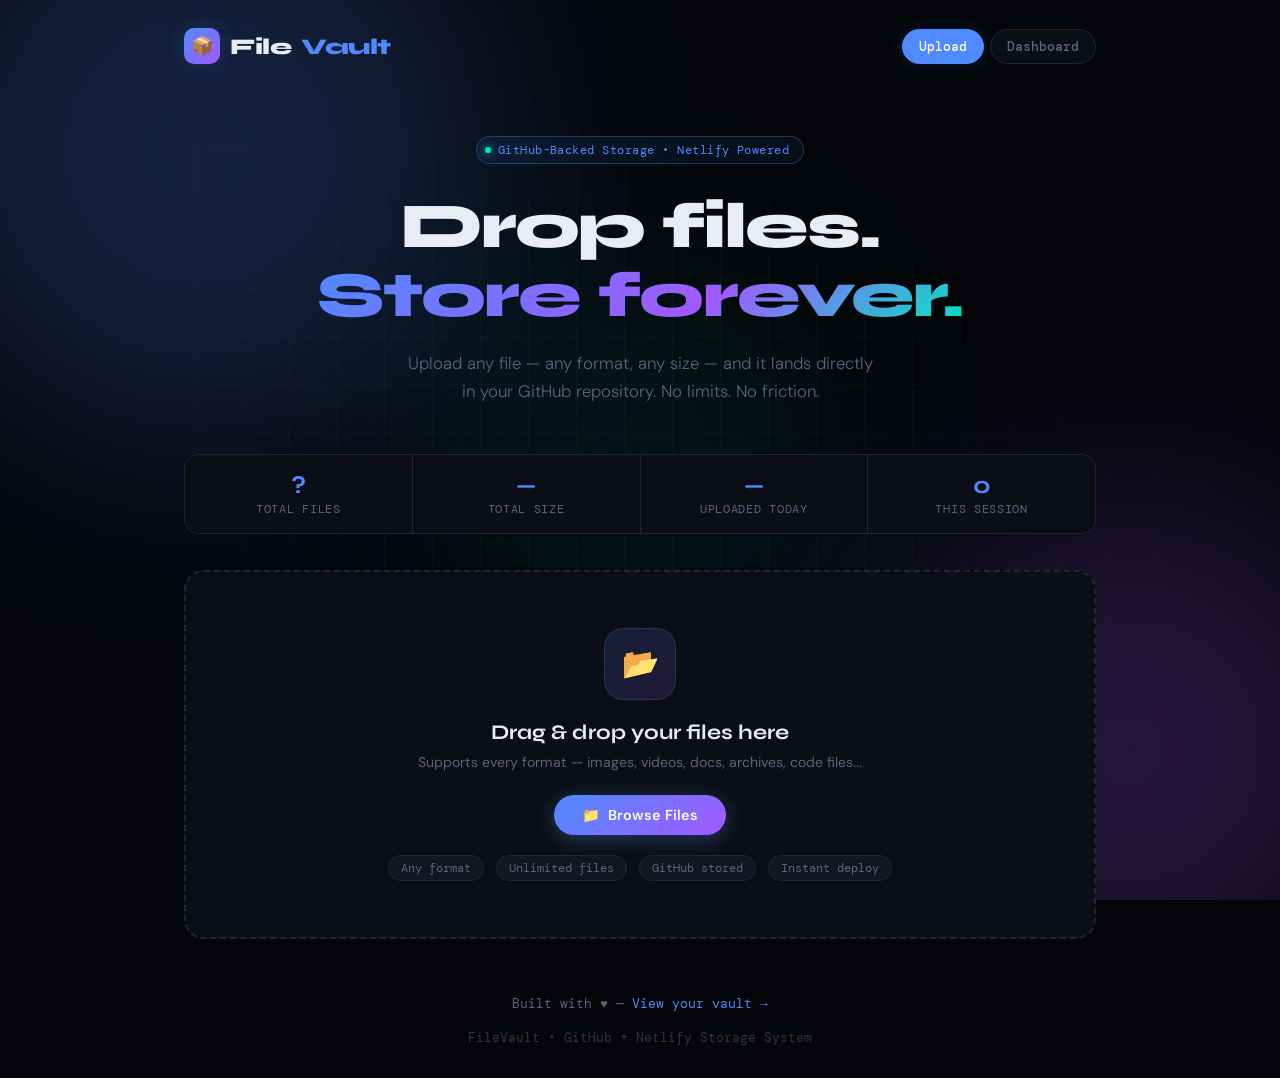
==== index.html @ 94312ec9 "Add files via upload" ====
<!DOCTYPE html>
<html lang="en">
<head>
<meta charset="UTF-8">
<meta name="viewport" content="width=device-width, initial-scale=1.0">
<title>FileVault — Upload Portal</title>
<link rel="preconnect" href="https://fonts.googleapis.com">
<link href="https://fonts.googleapis.com/css2?family=Syne:wght@400;600;700;800&family=DM+Mono:wght@300;400;500&family=DM+Sans:ital,wght@0,300;0,400;0,500;1,300&display=swap" rel="stylesheet">
<style>
  :root {
    --bg: #030508;
    --surface: #0b0e14;
    --surface2: #121620;
    --border: #1e2535;
    --accent: #4f8bff;
    --accent2: #a259ff;
    --accent3: #00e5c3;
    --text: #e8ecf4;
    --muted: #5a6480;
    --danger: #ff4f6e;
    --success: #00e5a0;
    --warn: #ffb547;
    --glow: rgba(79,139,255,0.18);
    --glow2: rgba(162,89,255,0.12);
  }

  *, *::before, *::after { box-sizing: border-box; margin: 0; padding: 0; }

  html { scroll-behavior: smooth; }

  body {
    background: var(--bg);
    color: var(--text);
    font-family: 'DM Sans', sans-serif;
    min-height: 100vh;
    overflow-x: hidden;
  }

  /* ─── BACKGROUND ─── */
  .bg-canvas {
    position: fixed; inset: 0; z-index: 0; pointer-events: none;
    overflow: hidden;
  }
  .bg-orb {
    position: absolute; border-radius: 50%;
    filter: blur(120px); opacity: 0.22;
    animation: drift 18s ease-in-out infinite alternate;
  }
  .bg-orb:nth-child(1) { width: 600px; height: 600px; background: #4f8bff; top: -150px; left: -100px; animation-delay: 0s; }
  .bg-orb:nth-child(2) { width: 500px; height: 500px; background: #a259ff; bottom: -100px; right: -100px; animation-delay: -6s; }
  .bg-orb:nth-child(3) { width: 350px; height: 350px; background: #00e5c3; top: 50%; left: 50%; transform: translate(-50%,-50%); animation-delay: -12s; opacity: 0.1; }
  .grid-lines {
    position: absolute; inset: 0;
    background-image:
      linear-gradient(rgba(255,255,255,0.025) 1px, transparent 1px),
      linear-gradient(90deg, rgba(255,255,255,0.025) 1px, transparent 1px);
    background-size: 48px 48px;
    mask-image: radial-gradient(ellipse at center, black 30%, transparent 80%);
  }
  @keyframes drift {
    from { transform: translate(0,0) scale(1); }
    to { transform: translate(40px, 30px) scale(1.08); }
  }

  /* ─── LAYOUT ─── */
  .wrapper { position: relative; z-index: 1; max-width: 960px; margin: 0 auto; padding: 0 24px; }

  /* ─── HEADER ─── */
  header {
    display: flex; align-items: center; justify-content: space-between;
    padding: 28px 0 0;
    animation: fadeDown 0.7s ease both;
  }
  .logo {
    display: flex; align-items: center; gap: 10px;
    font-family: 'Syne', sans-serif; font-weight: 800; font-size: 1.4rem;
    letter-spacing: -0.02em;
  }
  .logo-icon {
    width: 36px; height: 36px; border-radius: 10px;
    background: linear-gradient(135deg, var(--accent), var(--accent2));
    display: flex; align-items: center; justify-content: center;
    font-size: 18px; box-shadow: 0 0 20px var(--glow);
  }
  .logo span { color: var(--accent); }
  .nav-pills { display: flex; gap: 6px; }
  .nav-pill {
    padding: 8px 16px; border-radius: 999px;
    border: 1px solid var(--border);
    background: var(--surface);
    color: var(--muted); font-size: 0.82rem; font-weight: 500;
    cursor: pointer; text-decoration: none;
    transition: all 0.22s ease;
    font-family: 'DM Mono', monospace;
  }
  .nav-pill:hover, .nav-pill.active {
    background: var(--accent); color: #fff;
    border-color: var(--accent); box-shadow: 0 0 16px var(--glow);
  }

  /* ─── HERO ─── */
  .hero {
    text-align: center; padding: 72px 0 48px;
    animation: fadeUp 0.8s 0.1s ease both;
  }
  .hero-badge {
    display: inline-flex; align-items: center; gap: 7px;
    padding: 5px 14px 5px 8px;
    border-radius: 999px; border: 1px solid rgba(79,139,255,0.3);
    background: rgba(79,139,255,0.08);
    font-size: 0.75rem; font-family: 'DM Mono', monospace;
    color: var(--accent); margin-bottom: 28px;
    letter-spacing: 0.04em;
  }
  .hero-badge-dot {
    width: 6px; height: 6px; border-radius: 50%;
    background: var(--accent3);
    box-shadow: 0 0 8px var(--accent3);
    animation: pulse 2s ease infinite;
  }
  @keyframes pulse { 0%,100% { opacity:1; } 50% { opacity:0.3; } }
  h1 {
    font-family: 'Syne', sans-serif; font-weight: 800;
    font-size: clamp(2.4rem, 6vw, 4rem);
    line-height: 1.08; letter-spacing: -0.03em;
    margin-bottom: 20px;
  }
  h1 .grad {
    background: linear-gradient(135deg, var(--accent) 0%, var(--accent2) 60%, var(--accent3) 100%);
    -webkit-background-clip: text; -webkit-text-fill-color: transparent;
    background-clip: text;
  }
  .hero-sub {
    color: var(--muted); font-size: 1.05rem; max-width: 480px;
    margin: 0 auto; line-height: 1.65; font-weight: 300;
  }

  /* ─── STATS BAR ─── */
  .stats-bar {
    display: flex; gap: 1px;
    background: var(--border);
    border: 1px solid var(--border);
    border-radius: 14px; overflow: hidden;
    margin-bottom: 36px;
    animation: fadeUp 0.8s 0.2s ease both;
  }
  .stat {
    flex: 1; padding: 16px 20px;
    background: var(--surface);
    text-align: center;
    transition: background 0.2s;
  }
  .stat:hover { background: var(--surface2); }
  .stat-val {
    font-family: 'Syne', sans-serif; font-weight: 700;
    font-size: 1.5rem; color: var(--accent);
  }
  .stat-lbl { font-size: 0.72rem; color: var(--muted); margin-top: 2px; font-family: 'DM Mono', monospace; text-transform: uppercase; letter-spacing: 0.06em; }

  /* ─── DROP ZONE ─── */
  .drop-zone {
    border: 2px dashed var(--border);
    border-radius: 20px;
    padding: 56px 32px;
    text-align: center;
    cursor: pointer;
    transition: all 0.28s ease;
    background: var(--surface);
    position: relative; overflow: hidden;
    animation: fadeUp 0.8s 0.25s ease both;
  }
  .drop-zone::before {
    content: ''; position: absolute; inset: 0;
    background: radial-gradient(ellipse at 50% 50%, var(--glow) 0%, transparent 70%);
    opacity: 0; transition: opacity 0.3s;
  }
  .drop-zone:hover::before, .drop-zone.drag-over::before { opacity: 1; }
  .drop-zone:hover, .drop-zone.drag-over {
    border-color: var(--accent);
    box-shadow: 0 0 40px var(--glow), inset 0 0 40px rgba(79,139,255,0.04);
    transform: translateY(-2px);
  }
  .drop-zone.drag-over { border-style: solid; }
  .drop-icon {
    width: 72px; height: 72px; margin: 0 auto 20px;
    background: linear-gradient(135deg, rgba(79,139,255,0.15), rgba(162,89,255,0.15));
    border-radius: 20px; display: flex; align-items: center; justify-content: center;
    font-size: 30px; border: 1px solid rgba(79,139,255,0.2);
    transition: transform 0.3s, box-shadow 0.3s;
  }
  .drop-zone:hover .drop-icon { transform: scale(1.08) translateY(-3px); box-shadow: 0 12px 30px rgba(79,139,255,0.2); }
  .drop-title {
    font-family: 'Syne', sans-serif; font-weight: 700; font-size: 1.3rem;
    margin-bottom: 8px;
  }
  .drop-sub { color: var(--muted); font-size: 0.88rem; margin-bottom: 24px; }
  .drop-btn {
    display: inline-flex; align-items: center; gap: 8px;
    padding: 11px 28px; border-radius: 999px;
    background: linear-gradient(135deg, var(--accent), var(--accent2));
    color: #fff; font-weight: 600; font-size: 0.9rem;
    cursor: pointer; border: none;
    box-shadow: 0 4px 20px rgba(79,139,255,0.35);
    transition: all 0.22s ease;
    font-family: 'DM Sans', sans-serif;
  }
  .drop-btn:hover { transform: translateY(-2px); box-shadow: 0 8px 28px rgba(79,139,255,0.5); }
  .drop-btn:active { transform: translateY(0); }
  .drop-meta {
    margin-top: 20px; display: flex; gap: 12px; justify-content: center; flex-wrap: wrap;
  }
  .drop-tag {
    padding: 4px 12px; border-radius: 999px;
    background: var(--surface2); border: 1px solid var(--border);
    font-size: 0.75rem; color: var(--muted);
    font-family: 'DM Mono', monospace;
  }
  #file-input { display: none; }

  /* ─── UPLOAD QUEUE ─── */
  .queue-section {
    margin-top: 28px;
    animation: fadeUp 0.5s ease both;
  }
  .queue-header {
    display: flex; align-items: center; justify-content: space-between;
    margin-bottom: 12px;
  }
  .section-title {
    font-family: 'Syne', sans-serif; font-weight: 700; font-size: 0.95rem;
    display: flex; align-items: center; gap: 8px; color: var(--text);
  }
  .section-title .count {
    background: var(--accent); color: #fff;
    border-radius: 999px; padding: 1px 8px;
    font-size: 0.72rem; font-family: 'DM Mono', monospace;
  }
  .btn-ghost {
    background: none; border: 1px solid var(--border);
    color: var(--muted); padding: 6px 14px; border-radius: 8px;
    font-size: 0.78rem; cursor: pointer; font-family: 'DM Mono', monospace;
    transition: all 0.2s;
  }
  .btn-ghost:hover { border-color: var(--danger); color: var(--danger); }
  .btn-upload-all {
    background: linear-gradient(135deg, var(--accent), var(--accent2));
    border: none; color: #fff; padding: 8px 20px; border-radius: 10px;
    font-size: 0.85rem; cursor: pointer; font-family: 'DM Sans', sans-serif;
    font-weight: 600; transition: all 0.22s;
    box-shadow: 0 4px 16px rgba(79,139,255,0.3);
  }
  .btn-upload-all:hover { transform: translateY(-1px); box-shadow: 0 6px 22px rgba(79,139,255,0.45); }
  .btn-upload-all:disabled { opacity: 0.5; cursor: not-allowed; transform: none; }
  .queue-actions { display: flex; gap: 8px; }

  /* ─── FILE CARDS ─── */
  .file-list { display: flex; flex-direction: column; gap: 10px; }
  .file-card {
    background: var(--surface);
    border: 1px solid var(--border);
    border-radius: 14px; padding: 14px 16px;
    display: flex; align-items: center; gap: 14px;
    transition: all 0.2s ease;
    position: relative; overflow: hidden;
  }
  .file-card::after {
    content: ''; position: absolute; left: 0; top: 0; bottom: 0; width: 3px;
    border-radius: 2px 0 0 2px;
    background: var(--border); transition: background 0.3s;
  }
  .file-card.status-pending::after { background: var(--muted); }
  .file-card.status-uploading::after { background: var(--accent); box-shadow: 0 0 8px var(--accent); }
  .file-card.status-done::after { background: var(--success); box-shadow: 0 0 8px var(--success); }
  .file-card.status-error::after { background: var(--danger); }

  .file-icon {
    width: 42px; height: 42px; border-radius: 10px;
    display: flex; align-items: center; justify-content: center;
    font-size: 19px; flex-shrink: 0;
    background: var(--surface2); border: 1px solid var(--border);
  }
  .file-info { flex: 1; min-width: 0; }
  .file-name {
    font-weight: 500; font-size: 0.9rem; white-space: nowrap;
    overflow: hidden; text-overflow: ellipsis; margin-bottom: 3px;
  }
  .file-meta {
    font-family: 'DM Mono', monospace; font-size: 0.72rem; color: var(--muted);
    display: flex; gap: 12px; flex-wrap: wrap;
  }
  .file-actions { display: flex; gap: 6px; flex-shrink: 0; }
  .icon-btn {
    width: 32px; height: 32px; border-radius: 8px;
    background: var(--surface2); border: 1px solid var(--border);
    display: flex; align-items: center; justify-content: center;
    cursor: pointer; font-size: 14px; transition: all 0.2s;
    color: var(--muted);
  }
  .icon-btn:hover { background: rgba(255,79,110,0.1); border-color: var(--danger); color: var(--danger); }

  /* Progress bar */
  .progress-wrap {
    margin-top: 8px; height: 4px; background: var(--surface2);
    border-radius: 99px; overflow: hidden;
  }
  .progress-bar {
    height: 100%; border-radius: 99px;
    background: linear-gradient(90deg, var(--accent), var(--accent2));
    transition: width 0.3s ease;
    box-shadow: 0 0 8px var(--glow);
  }
  .status-badge {
    display: inline-flex; align-items: center; gap: 5px;
    font-size: 0.7rem; padding: 2px 9px; border-radius: 999px;
    font-family: 'DM Mono', monospace; font-weight: 500;
  }
  .status-badge.pending { background: rgba(90,100,128,0.2); color: var(--muted); }
  .status-badge.uploading { background: rgba(79,139,255,0.15); color: var(--accent); }
  .status-badge.done { background: rgba(0,229,160,0.12); color: var(--success); }
  .status-badge.error { background: rgba(255,79,110,0.12); color: var(--danger); }

  /* ─── TOAST ─── */
  #toast-container {
    position: fixed; bottom: 28px; right: 28px; z-index: 9999;
    display: flex; flex-direction: column; gap: 10px;
    pointer-events: none;
  }
  .toast {
    display: flex; align-items: center; gap: 12px;
    padding: 13px 18px; border-radius: 13px;
    background: var(--surface2); border: 1px solid var(--border);
    backdrop-filter: blur(20px);
    font-size: 0.85rem; min-width: 260px;
    box-shadow: 0 8px 32px rgba(0,0,0,0.5);
    animation: toastIn 0.4s cubic-bezier(0.34,1.56,0.64,1) both;
    pointer-events: all;
  }
  .toast.success { border-color: rgba(0,229,160,0.3); }
  .toast.error { border-color: rgba(255,79,110,0.3); }
  .toast-icon { font-size: 18px; }
  .toast-text { flex: 1; }
  .toast-text strong { display: block; font-weight: 600; font-size: 0.88rem; }
  .toast-text span { color: var(--muted); font-size: 0.78rem; }
  @keyframes toastIn {
    from { opacity: 0; transform: translateX(40px) scale(0.9); }
    to { opacity: 1; transform: translateX(0) scale(1); }
  }
  .toast.fade-out { animation: toastOut 0.3s ease forwards; }
  @keyframes toastOut {
    to { opacity: 0; transform: translateX(40px) scale(0.9); }
  }

  /* ─── FOOTER ─── */
  footer {
    text-align: center; padding: 56px 0 32px;
    color: var(--muted); font-size: 0.8rem;
    font-family: 'DM Mono', monospace;
    animation: fadeUp 0.8s 0.4s ease both;
  }
  footer a { color: var(--accent); text-decoration: none; }
  footer a:hover { text-decoration: underline; }

  /* ─── ANIMATIONS ─── */
  @keyframes fadeUp {
    from { opacity: 0; transform: translateY(24px); }
    to { opacity: 1; transform: translateY(0); }
  }
  @keyframes fadeDown {
    from { opacity: 0; transform: translateY(-16px); }
    to { opacity: 1; transform: translateY(0); }
  }

  /* ─── EMPTY STATE ─── */
  .empty-state {
    text-align: center; padding: 40px 20px;
    color: var(--muted); font-size: 0.9rem;
    display: none;
  }
  .empty-state .emoji { font-size: 2.5rem; margin-bottom: 12px; display: block; }

  /* ─── RESPONSIVE ─── */
  @media (max-width: 600px) {
    .stats-bar { flex-direction: column; gap: 0; }
    .stat { border-bottom: 1px solid var(--border); }
    .nav-pill { padding: 7px 12px; font-size: 0.78rem; }
    .hero { padding: 48px 0 32px; }
    .drop-zone { padding: 36px 20px; }
    .queue-actions { flex-direction: column; }
  }

  /* ─── LOADING SKELETON ─── */
  @keyframes shimmer {
    from { background-position: -200% 0; }
    to { background-position: 200% 0; }
  }
  .shimmer {
    background: linear-gradient(90deg, var(--surface) 25%, var(--surface2) 50%, var(--surface) 75%);
    background-size: 200% 100%;
    animation: shimmer 1.5s infinite;
    border-radius: 8px; height: 14px;
  }
</style>
</head>
<body>

<div class="bg-canvas">
  <div class="bg-orb"></div>
  <div class="bg-orb"></div>
  <div class="bg-orb"></div>
  <div class="grid-lines"></div>
</div>

<div class="wrapper">
  <header>
    <div class="logo">
      <div class="logo-icon">📦</div>
      File<span>Vault</span>
    </div>
    <nav class="nav-pills">
      <a href="index.html" class="nav-pill active">Upload</a>
      <a href="dashboard.html" class="nav-pill">Dashboard</a>
    </nav>
  </header>

  <section class="hero">
    <div class="hero-badge">
      <div class="hero-badge-dot"></div>
      GitHub-Backed Storage • Netlify Powered
    </div>
    <h1>Drop files.<br><span class="grad">Store forever.</span></h1>
    <p class="hero-sub">Upload any file — any format, any size — and it lands directly in your GitHub repository. No limits. No friction.</p>
  </section>

  <div class="stats-bar" id="stats-bar">
    <div class="stat">
      <div class="stat-val" id="stat-total">—</div>
      <div class="stat-lbl">Total Files</div>
    </div>
    <div class="stat">
      <div class="stat-val" id="stat-size">—</div>
      <div class="stat-lbl">Total Size</div>
    </div>
    <div class="stat">
      <div class="stat-val" id="stat-today">—</div>
      <div class="stat-lbl">Uploaded Today</div>
    </div>
    <div class="stat">
      <div class="stat-val" id="stat-session">0</div>
      <div class="stat-lbl">This Session</div>
    </div>
  </div>

  <div class="drop-zone" id="drop-zone">
    <div class="drop-icon">📂</div>
    <div class="drop-title">Drag & drop your files here</div>
    <p class="drop-sub">Supports every format — images, videos, docs, archives, code files...</p>
    <button class="drop-btn" id="browse-btn">
      <span>📁</span> Browse Files
    </button>
    <div class="drop-meta">
      <span class="drop-tag">Any format</span>
      <span class="drop-tag">Unlimited files</span>
      <span class="drop-tag">GitHub stored</span>
      <span class="drop-tag">Instant deploy</span>
    </div>
    <input type="file" id="file-input" multiple>
  </div>

  <div class="queue-section" id="queue-section" style="display:none">
    <div class="queue-header">
      <div class="section-title">
        Upload Queue <span class="count" id="queue-count">0</span>
      </div>
      <div class="queue-actions">
        <button class="btn-ghost" id="clear-btn">✕ Clear done</button>
        <button class="btn-upload-all" id="upload-all-btn">⚡ Upload All</button>
      </div>
    </div>
    <div class="file-list" id="file-list"></div>
  </div>

  <footer>
    Built with ♥ — <a href="dashboard.html">View your vault →</a>
    <br><br>
    <span style="opacity:0.5">FileVault • GitHub + Netlify Storage System</span>
  </footer>
</div>

<div id="toast-container"></div>

<script>
// ═══════════════════════════════════════════════════
// STATE
// ═══════════════════════════════════════════════════
let queue = [];
let sessionUploads = 0;

const FILE_ICONS = {
  // Images
  jpg:'🖼️',jpeg:'🖼️',png:'🖼️',gif:'🎞️',webp:'🖼️',svg:'🎨',avif:'🖼️',bmp:'🖼️',ico:'🖼️',
  // Video
  mp4:'🎬',mov:'🎬',avi:'🎬',mkv:'🎬',webm:'🎬',m4v:'🎬',
  // Audio
  mp3:'🎵',wav:'🎵',ogg:'🎵',flac:'🎵',aac:'🎵',m4a:'🎵',
  // Docs
  pdf:'📄',doc:'📝',docx:'📝',xls:'📊',xlsx:'📊',ppt:'📋',pptx:'📋',txt:'📄',md:'📝',
  // Code
  js:'💻',ts:'💻',jsx:'💻',tsx:'💻',html:'🌐',css:'🎨',py:'🐍',java:'☕',cpp:'⚙️',
  c:'⚙️',cs:'💻',php:'💻',rb:'💻',go:'💻',rs:'⚙️',swift:'🍎',kt:'💻',
  json:'📋',xml:'📋',yaml:'📋',yml:'📋',toml:'📋',env:'🔐',
  // Archives
  zip:'📦',rar:'📦',tar:'📦',gz:'📦','7z':'📦',bz2:'📦',
  // Misc
  exe:'⚙️',dmg:'💿',apk:'📱',iso:'💿',db:'🗄️',sql:'🗄️',sh:'⚙️',bat:'⚙️',
};

function getIcon(name) {
  const ext = name.split('.').pop()?.toLowerCase() || '';
  return FILE_ICONS[ext] || '📎';
}

function formatBytes(b) {
  if (b === 0) return '0 B';
  const k = 1024, sizes = ['B','KB','MB','GB'];
  const i = Math.floor(Math.log(b) / Math.log(k));
  return parseFloat((b / Math.pow(k,i)).toFixed(1)) + ' ' + sizes[i];
}

function uid() { return Math.random().toString(36).slice(2); }

// ═══════════════════════════════════════════════════
// TOAST
// ═══════════════════════════════════════════════════
function toast(type, title, sub) {
  const c = document.getElementById('toast-container');
  const el = document.createElement('div');
  const icons = { success:'✅', error:'❌', info:'ℹ️', warn:'⚠️' };
  el.className = `toast ${type}`;
  el.innerHTML = `
    <div class="toast-icon">${icons[type]||'📢'}</div>
    <div class="toast-text">
      <strong>${title}</strong>
      ${sub ? `<span>${sub}</span>` : ''}
    </div>
  `;
  c.appendChild(el);
  setTimeout(() => {
    el.classList.add('fade-out');
    setTimeout(() => el.remove(), 350);
  }, 3800);
}

// ═══════════════════════════════════════════════════
// STATS
// ═══════════════════════════════════════════════════
async function loadStats() {
  try {
    const res = await fetch('/.netlify/functions/list-files');
    const data = await res.json();
    const files = data.files || [];
    const today = new Date().toDateString();
    const todayCount = files.filter(f => f.uploadedAt && new Date(f.uploadedAt).toDateString() === today).length;
    const totalSize = files.reduce((a,f) => a + (f.size||0), 0);
    document.getElementById('stat-total').textContent = files.length;
    document.getElementById('stat-size').textContent = formatBytes(totalSize);
    document.getElementById('stat-today').textContent = todayCount;
  } catch {
    document.getElementById('stat-total').textContent = '?';
  }
}

function updateSessionStat() {
  document.getElementById('stat-session').textContent = sessionUploads;
}

// ═══════════════════════════════════════════════════
// QUEUE UI
// ═══════════════════════════════════════════════════
function renderQueue() {
  const section = document.getElementById('queue-section');
  const list = document.getElementById('file-list');
  const count = document.getElementById('queue-count');
  count.textContent = queue.length;
  section.style.display = queue.length ? 'block' : 'none';
  list.innerHTML = '';
  queue.forEach(item => {
    const card = document.createElement('div');
    card.className = `file-card status-${item.status}`;
    card.id = `card-${item.id}`;
    const statusLabels = { pending:'⏳ Pending', uploading:'⬆️ Uploading', done:'✓ Done', error:'✕ Error' };
    card.innerHTML = `
      <div class="file-icon">${getIcon(item.file.name)}</div>
      <div class="file-info">
        <div class="file-name">${item.file.name}</div>
        <div class="file-meta">
          <span>${formatBytes(item.file.size)}</span>
          <span>${item.file.type || 'unknown'}</span>
          <span class="status-badge ${item.status}">${statusLabels[item.status]||item.status}</span>
          ${item.error ? `<span style="color:var(--danger);font-size:0.7rem">${item.error}</span>` : ''}
        </div>
        ${item.status === 'uploading' ? `<div class="progress-wrap"><div class="progress-bar" id="prog-${item.id}" style="width:${item.progress||0}%"></div></div>` : ''}
        ${item.status === 'done' && item.result ? `<div style="margin-top:4px;font-size:0.7rem;color:var(--accent);font-family:'DM Mono',monospace;">✓ Stored as ${item.result.storedAs}</div>` : ''}
      </div>
      <div class="file-actions">
        ${item.status === 'pending' ? `<div class="icon-btn" onclick="uploadSingle('${item.id}')" title="Upload now">⬆️</div>` : ''}
        ${item.status === 'done' && item.result?.downloadUrl ? `<a class="icon-btn" href="${item.result.downloadUrl}" target="_blank" title="View file" style="text-decoration:none">🔗</a>` : ''}
        <div class="icon-btn" onclick="removeFromQueue('${item.id}')" title="Remove">✕</div>
      </div>
    `;
    list.appendChild(card);
  });
}

function addToQueue(files) {
  Array.from(files).forEach(f => {
    queue.push({ id: uid(), file: f, status: 'pending', progress: 0, result: null, error: null });
  });
  renderQueue();
  toast('info', `${files.length} file${files.length>1?'s':''} added`, 'Ready to upload');
}

function removeFromQueue(id) {
  queue = queue.filter(i => i.id !== id);
  renderQueue();
}

function clearDone() {
  queue = queue.filter(i => i.status !== 'done');
  renderQueue();
}

// ═══════════════════════════════════════════════════
// UPLOAD
// ═══════════════════════════════════════════════════
function fileToBase64(file) {
  return new Promise((res, rej) => {
    const r = new FileReader();
    r.onload = () => res(r.result);
    r.onerror = rej;
    r.readAsDataURL(file);
  });
}

async function uploadItem(item) {
  item.status = 'uploading';
  item.progress = 10;
  renderQueue();

  try {
    const b64 = await fileToBase64(item.file);
    item.progress = 40;
    document.querySelector(`#prog-${item.id}`)?.style && (document.querySelector(`#prog-${item.id}`).style.width = '40%');

    const res = await fetch('/.netlify/functions/upload', {
      method: 'POST',
      headers: { 'Content-Type': 'application/json' },
      body: JSON.stringify({
        fileName: item.file.name,
        fileData: b64,
        fileType: item.file.type,
        fileSize: item.file.size,
      }),
    });

    item.progress = 90;
    const data = await res.json();
    if (!res.ok) throw new Error(data.error || 'Upload failed');

    item.status = 'done';
    item.progress = 100;
    item.result = data;
    sessionUploads++;
    updateSessionStat();
    toast('success', `${item.file.name}`, 'Uploaded to GitHub ✓');
    loadStats();
  } catch (err) {
    item.status = 'error';
    item.error = err.message;
    toast('error', 'Upload failed', err.message);
  }

  renderQueue();
}

async function uploadSingle(id) {
  const item = queue.find(i => i.id === id);
  if (!item || item.status !== 'pending') return;
  await uploadItem(item);
}

async function uploadAll() {
  const btn = document.getElementById('upload-all-btn');
  btn.disabled = true;
  btn.textContent = '⏳ Uploading...';
  const pending = queue.filter(i => i.status === 'pending');
  // Upload concurrently (max 3 at a time)
  const chunks = [];
  for (let i = 0; i < pending.length; i += 3) chunks.push(pending.slice(i, i+3));
  for (const chunk of chunks) {
    await Promise.all(chunk.map(uploadItem));
  }
  btn.disabled = false;
  btn.textContent = '⚡ Upload All';
}

// ═══════════════════════════════════════════════════
// DRAG & DROP
// ═══════════════════════════════════════════════════
const dropZone = document.getElementById('drop-zone');
const fileInput = document.getElementById('file-input');

dropZone.addEventListener('click', e => {
  if (e.target.closest('.icon-btn') || e.target.closest('a')) return;
  fileInput.click();
});

document.getElementById('browse-btn').addEventListener('click', e => {
  e.stopPropagation();
  fileInput.click();
});

fileInput.addEventListener('change', () => {
  if (fileInput.files.length) addToQueue(fileInput.files);
  fileInput.value = '';
});

['dragenter','dragover'].forEach(ev => {
  dropZone.addEventListener(ev, e => { e.preventDefault(); dropZone.classList.add('drag-over'); });
  document.addEventListener(ev, e => e.preventDefault());
});

['dragleave','dragend'].forEach(ev => {
  dropZone.addEventListener(ev, () => dropZone.classList.remove('drag-over'));
});

dropZone.addEventListener('drop', e => {
  e.preventDefault();
  dropZone.classList.remove('drag-over');
  const files = e.dataTransfer.files;
  if (files.length) addToQueue(files);
});

// Prevent browser from opening files dropped outside drop zone
document.addEventListener('drop', e => e.preventDefault());

document.getElementById('upload-all-btn').addEventListener('click', uploadAll);
document.getElementById('clear-btn').addEventListener('click', clearDone);

// ═══════════════════════════════════════════════════
// PASTE SUPPORT
// ═══════════════════════════════════════════════════
document.addEventListener('paste', e => {
  const files = Array.from(e.clipboardData?.files || []);
  if (files.length) {
    addToQueue(files);
    toast('info', 'Pasted!', `${files.length} file(s) from clipboard`);
  }
});

// ═══════════════════════════════════════════════════
// INIT
// ═══════════════════════════════════════════════════
loadStats();
</script>
</body>
</html>
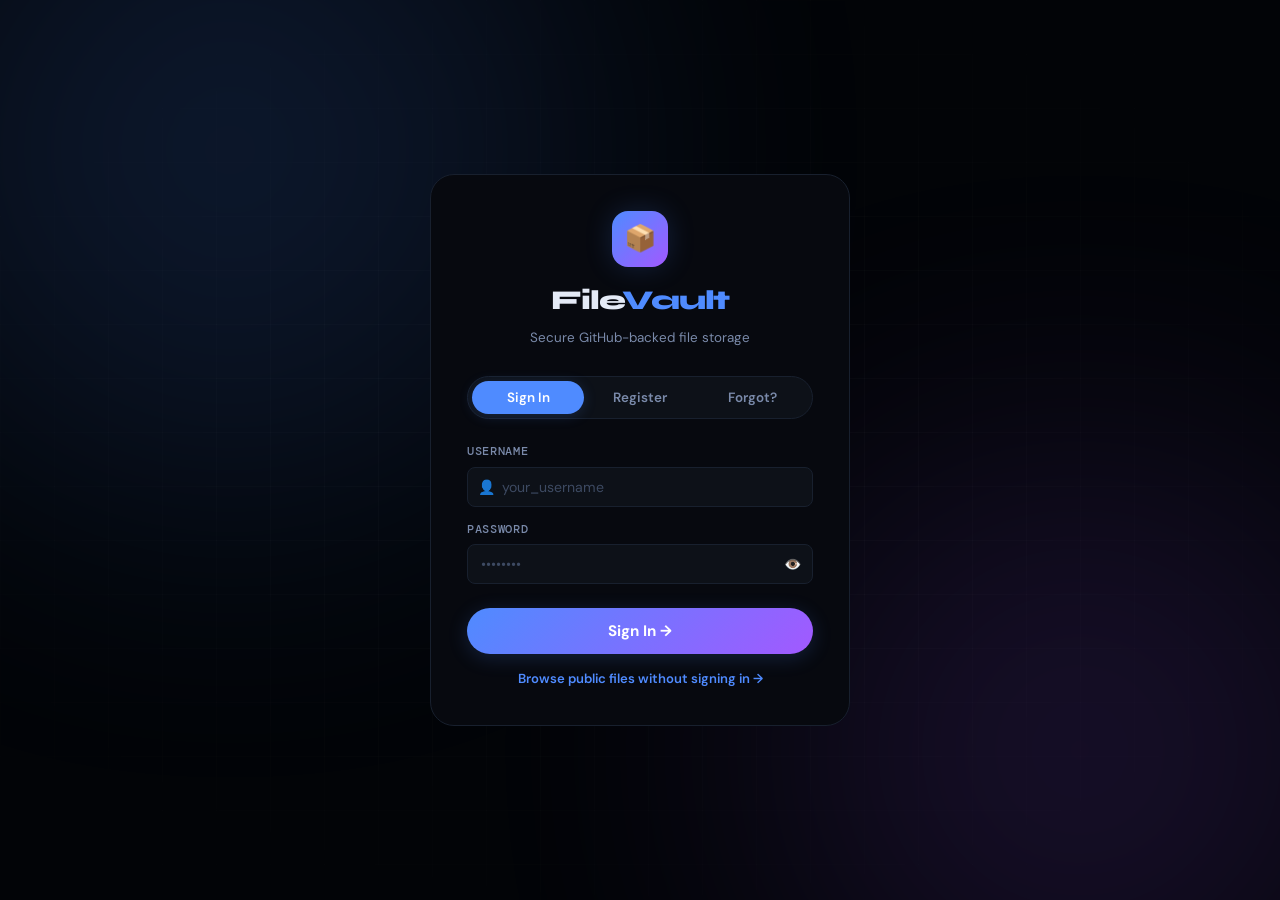
==== commit a0d6d95a: "Add files via upload" ====
--- a/index.html
+++ b/index.html
@@ -1,766 +1,274 @@
 <!DOCTYPE html>
 <html lang="en">
 <head>
-<meta charset="UTF-8">
-<meta name="viewport" content="width=device-width, initial-scale=1.0">
-<title>FileVault — Upload Portal</title>
-<link rel="preconnect" href="https://fonts.googleapis.com">
-<link href="https://fonts.googleapis.com/css2?family=Syne:wght@400;600;700;800&family=DM+Mono:wght@300;400;500&family=DM+Sans:ital,wght@0,300;0,400;0,500;1,300&display=swap" rel="stylesheet">
+<meta charset="UTF-8"><meta name="viewport" content="width=device-width,initial-scale=1">
+<title>FileVault — Upload</title>
+<link rel="stylesheet" href="style.css">
 <style>
-  :root {
-    --bg: #030508;
-    --surface: #0b0e14;
-    --surface2: #121620;
-    --border: #1e2535;
-    --accent: #4f8bff;
-    --accent2: #a259ff;
-    --accent3: #00e5c3;
-    --text: #e8ecf4;
-    --muted: #5a6480;
-    --danger: #ff4f6e;
-    --success: #00e5a0;
-    --warn: #ffb547;
-    --glow: rgba(79,139,255,0.18);
-    --glow2: rgba(162,89,255,0.12);
-  }
-
-  *, *::before, *::after { box-sizing: border-box; margin: 0; padding: 0; }
-
-  html { scroll-behavior: smooth; }
-
-  body {
-    background: var(--bg);
-    color: var(--text);
-    font-family: 'DM Sans', sans-serif;
-    min-height: 100vh;
-    overflow-x: hidden;
-  }
-
-  /* ─── BACKGROUND ─── */
-  .bg-canvas {
-    position: fixed; inset: 0; z-index: 0; pointer-events: none;
-    overflow: hidden;
-  }
-  .bg-orb {
-    position: absolute; border-radius: 50%;
-    filter: blur(120px); opacity: 0.22;
-    animation: drift 18s ease-in-out infinite alternate;
-  }
-  .bg-orb:nth-child(1) { width: 600px; height: 600px; background: #4f8bff; top: -150px; left: -100px; animation-delay: 0s; }
-  .bg-orb:nth-child(2) { width: 500px; height: 500px; background: #a259ff; bottom: -100px; right: -100px; animation-delay: -6s; }
-  .bg-orb:nth-child(3) { width: 350px; height: 350px; background: #00e5c3; top: 50%; left: 50%; transform: translate(-50%,-50%); animation-delay: -12s; opacity: 0.1; }
-  .grid-lines {
-    position: absolute; inset: 0;
-    background-image:
-      linear-gradient(rgba(255,255,255,0.025) 1px, transparent 1px),
-      linear-gradient(90deg, rgba(255,255,255,0.025) 1px, transparent 1px);
-    background-size: 48px 48px;
-    mask-image: radial-gradient(ellipse at center, black 30%, transparent 80%);
-  }
-  @keyframes drift {
-    from { transform: translate(0,0) scale(1); }
-    to { transform: translate(40px, 30px) scale(1.08); }
-  }
-
-  /* ─── LAYOUT ─── */
-  .wrapper { position: relative; z-index: 1; max-width: 960px; margin: 0 auto; padding: 0 24px; }
-
-  /* ─── HEADER ─── */
-  header {
-    display: flex; align-items: center; justify-content: space-between;
-    padding: 28px 0 0;
-    animation: fadeDown 0.7s ease both;
-  }
-  .logo {
-    display: flex; align-items: center; gap: 10px;
-    font-family: 'Syne', sans-serif; font-weight: 800; font-size: 1.4rem;
-    letter-spacing: -0.02em;
-  }
-  .logo-icon {
-    width: 36px; height: 36px; border-radius: 10px;
-    background: linear-gradient(135deg, var(--accent), var(--accent2));
-    display: flex; align-items: center; justify-content: center;
-    font-size: 18px; box-shadow: 0 0 20px var(--glow);
-  }
-  .logo span { color: var(--accent); }
-  .nav-pills { display: flex; gap: 6px; }
-  .nav-pill {
-    padding: 8px 16px; border-radius: 999px;
-    border: 1px solid var(--border);
-    background: var(--surface);
-    color: var(--muted); font-size: 0.82rem; font-weight: 500;
-    cursor: pointer; text-decoration: none;
-    transition: all 0.22s ease;
-    font-family: 'DM Mono', monospace;
-  }
-  .nav-pill:hover, .nav-pill.active {
-    background: var(--accent); color: #fff;
-    border-color: var(--accent); box-shadow: 0 0 16px var(--glow);
-  }
-
-  /* ─── HERO ─── */
-  .hero {
-    text-align: center; padding: 72px 0 48px;
-    animation: fadeUp 0.8s 0.1s ease both;
-  }
-  .hero-badge {
-    display: inline-flex; align-items: center; gap: 7px;
-    padding: 5px 14px 5px 8px;
-    border-radius: 999px; border: 1px solid rgba(79,139,255,0.3);
-    background: rgba(79,139,255,0.08);
-    font-size: 0.75rem; font-family: 'DM Mono', monospace;
-    color: var(--accent); margin-bottom: 28px;
-    letter-spacing: 0.04em;
-  }
-  .hero-badge-dot {
-    width: 6px; height: 6px; border-radius: 50%;
-    background: var(--accent3);
-    box-shadow: 0 0 8px var(--accent3);
-    animation: pulse 2s ease infinite;
-  }
-  @keyframes pulse { 0%,100% { opacity:1; } 50% { opacity:0.3; } }
-  h1 {
-    font-family: 'Syne', sans-serif; font-weight: 800;
-    font-size: clamp(2.4rem, 6vw, 4rem);
-    line-height: 1.08; letter-spacing: -0.03em;
-    margin-bottom: 20px;
-  }
-  h1 .grad {
-    background: linear-gradient(135deg, var(--accent) 0%, var(--accent2) 60%, var(--accent3) 100%);
-    -webkit-background-clip: text; -webkit-text-fill-color: transparent;
-    background-clip: text;
-  }
-  .hero-sub {
-    color: var(--muted); font-size: 1.05rem; max-width: 480px;
-    margin: 0 auto; line-height: 1.65; font-weight: 300;
-  }
-
-  /* ─── STATS BAR ─── */
-  .stats-bar {
-    display: flex; gap: 1px;
-    background: var(--border);
-    border: 1px solid var(--border);
-    border-radius: 14px; overflow: hidden;
-    margin-bottom: 36px;
-    animation: fadeUp 0.8s 0.2s ease both;
-  }
-  .stat {
-    flex: 1; padding: 16px 20px;
-    background: var(--surface);
-    text-align: center;
-    transition: background 0.2s;
-  }
-  .stat:hover { background: var(--surface2); }
-  .stat-val {
-    font-family: 'Syne', sans-serif; font-weight: 700;
-    font-size: 1.5rem; color: var(--accent);
-  }
-  .stat-lbl { font-size: 0.72rem; color: var(--muted); margin-top: 2px; font-family: 'DM Mono', monospace; text-transform: uppercase; letter-spacing: 0.06em; }
-
-  /* ─── DROP ZONE ─── */
-  .drop-zone {
-    border: 2px dashed var(--border);
-    border-radius: 20px;
-    padding: 56px 32px;
-    text-align: center;
-    cursor: pointer;
-    transition: all 0.28s ease;
-    background: var(--surface);
-    position: relative; overflow: hidden;
-    animation: fadeUp 0.8s 0.25s ease both;
-  }
-  .drop-zone::before {
-    content: ''; position: absolute; inset: 0;
-    background: radial-gradient(ellipse at 50% 50%, var(--glow) 0%, transparent 70%);
-    opacity: 0; transition: opacity 0.3s;
-  }
-  .drop-zone:hover::before, .drop-zone.drag-over::before { opacity: 1; }
-  .drop-zone:hover, .drop-zone.drag-over {
-    border-color: var(--accent);
-    box-shadow: 0 0 40px var(--glow), inset 0 0 40px rgba(79,139,255,0.04);
-    transform: translateY(-2px);
-  }
-  .drop-zone.drag-over { border-style: solid; }
-  .drop-icon {
-    width: 72px; height: 72px; margin: 0 auto 20px;
-    background: linear-gradient(135deg, rgba(79,139,255,0.15), rgba(162,89,255,0.15));
-    border-radius: 20px; display: flex; align-items: center; justify-content: center;
-    font-size: 30px; border: 1px solid rgba(79,139,255,0.2);
-    transition: transform 0.3s, box-shadow 0.3s;
-  }
-  .drop-zone:hover .drop-icon { transform: scale(1.08) translateY(-3px); box-shadow: 0 12px 30px rgba(79,139,255,0.2); }
-  .drop-title {
-    font-family: 'Syne', sans-serif; font-weight: 700; font-size: 1.3rem;
-    margin-bottom: 8px;
-  }
-  .drop-sub { color: var(--muted); font-size: 0.88rem; margin-bottom: 24px; }
-  .drop-btn {
-    display: inline-flex; align-items: center; gap: 8px;
-    padding: 11px 28px; border-radius: 999px;
-    background: linear-gradient(135deg, var(--accent), var(--accent2));
-    color: #fff; font-weight: 600; font-size: 0.9rem;
-    cursor: pointer; border: none;
-    box-shadow: 0 4px 20px rgba(79,139,255,0.35);
-    transition: all 0.22s ease;
-    font-family: 'DM Sans', sans-serif;
-  }
-  .drop-btn:hover { transform: translateY(-2px); box-shadow: 0 8px 28px rgba(79,139,255,0.5); }
-  .drop-btn:active { transform: translateY(0); }
-  .drop-meta {
-    margin-top: 20px; display: flex; gap: 12px; justify-content: center; flex-wrap: wrap;
-  }
-  .drop-tag {
-    padding: 4px 12px; border-radius: 999px;
-    background: var(--surface2); border: 1px solid var(--border);
-    font-size: 0.75rem; color: var(--muted);
-    font-family: 'DM Mono', monospace;
-  }
-  #file-input { display: none; }
-
-  /* ─── UPLOAD QUEUE ─── */
-  .queue-section {
-    margin-top: 28px;
-    animation: fadeUp 0.5s ease both;
-  }
-  .queue-header {
-    display: flex; align-items: center; justify-content: space-between;
-    margin-bottom: 12px;
-  }
-  .section-title {
-    font-family: 'Syne', sans-serif; font-weight: 700; font-size: 0.95rem;
-    display: flex; align-items: center; gap: 8px; color: var(--text);
-  }
-  .section-title .count {
-    background: var(--accent); color: #fff;
-    border-radius: 999px; padding: 1px 8px;
-    font-size: 0.72rem; font-family: 'DM Mono', monospace;
-  }
-  .btn-ghost {
-    background: none; border: 1px solid var(--border);
-    color: var(--muted); padding: 6px 14px; border-radius: 8px;
-    font-size: 0.78rem; cursor: pointer; font-family: 'DM Mono', monospace;
-    transition: all 0.2s;
-  }
-  .btn-ghost:hover { border-color: var(--danger); color: var(--danger); }
-  .btn-upload-all {
-    background: linear-gradient(135deg, var(--accent), var(--accent2));
-    border: none; color: #fff; padding: 8px 20px; border-radius: 10px;
-    font-size: 0.85rem; cursor: pointer; font-family: 'DM Sans', sans-serif;
-    font-weight: 600; transition: all 0.22s;
-    box-shadow: 0 4px 16px rgba(79,139,255,0.3);
-  }
-  .btn-upload-all:hover { transform: translateY(-1px); box-shadow: 0 6px 22px rgba(79,139,255,0.45); }
-  .btn-upload-all:disabled { opacity: 0.5; cursor: not-allowed; transform: none; }
-  .queue-actions { display: flex; gap: 8px; }
-
-  /* ─── FILE CARDS ─── */
-  .file-list { display: flex; flex-direction: column; gap: 10px; }
-  .file-card {
-    background: var(--surface);
-    border: 1px solid var(--border);
-    border-radius: 14px; padding: 14px 16px;
-    display: flex; align-items: center; gap: 14px;
-    transition: all 0.2s ease;
-    position: relative; overflow: hidden;
-  }
-  .file-card::after {
-    content: ''; position: absolute; left: 0; top: 0; bottom: 0; width: 3px;
-    border-radius: 2px 0 0 2px;
-    background: var(--border); transition: background 0.3s;
-  }
-  .file-card.status-pending::after { background: var(--muted); }
-  .file-card.status-uploading::after { background: var(--accent); box-shadow: 0 0 8px var(--accent); }
-  .file-card.status-done::after { background: var(--success); box-shadow: 0 0 8px var(--success); }
-  .file-card.status-error::after { background: var(--danger); }
-
-  .file-icon {
-    width: 42px; height: 42px; border-radius: 10px;
-    display: flex; align-items: center; justify-content: center;
-    font-size: 19px; flex-shrink: 0;
-    background: var(--surface2); border: 1px solid var(--border);
-  }
-  .file-info { flex: 1; min-width: 0; }
-  .file-name {
-    font-weight: 500; font-size: 0.9rem; white-space: nowrap;
-    overflow: hidden; text-overflow: ellipsis; margin-bottom: 3px;
-  }
-  .file-meta {
-    font-family: 'DM Mono', monospace; font-size: 0.72rem; color: var(--muted);
-    display: flex; gap: 12px; flex-wrap: wrap;
-  }
-  .file-actions { display: flex; gap: 6px; flex-shrink: 0; }
-  .icon-btn {
-    width: 32px; height: 32px; border-radius: 8px;
-    background: var(--surface2); border: 1px solid var(--border);
-    display: flex; align-items: center; justify-content: center;
-    cursor: pointer; font-size: 14px; transition: all 0.2s;
-    color: var(--muted);
-  }
-  .icon-btn:hover { background: rgba(255,79,110,0.1); border-color: var(--danger); color: var(--danger); }
-
-  /* Progress bar */
-  .progress-wrap {
-    margin-top: 8px; height: 4px; background: var(--surface2);
-    border-radius: 99px; overflow: hidden;
-  }
-  .progress-bar {
-    height: 100%; border-radius: 99px;
-    background: linear-gradient(90deg, var(--accent), var(--accent2));
-    transition: width 0.3s ease;
-    box-shadow: 0 0 8px var(--glow);
-  }
-  .status-badge {
-    display: inline-flex; align-items: center; gap: 5px;
-    font-size: 0.7rem; padding: 2px 9px; border-radius: 999px;
-    font-family: 'DM Mono', monospace; font-weight: 500;
-  }
-  .status-badge.pending { background: rgba(90,100,128,0.2); color: var(--muted); }
-  .status-badge.uploading { background: rgba(79,139,255,0.15); color: var(--accent); }
-  .status-badge.done { background: rgba(0,229,160,0.12); color: var(--success); }
-  .status-badge.error { background: rgba(255,79,110,0.12); color: var(--danger); }
-
-  /* ─── TOAST ─── */
-  #toast-container {
-    position: fixed; bottom: 28px; right: 28px; z-index: 9999;
-    display: flex; flex-direction: column; gap: 10px;
-    pointer-events: none;
-  }
-  .toast {
-    display: flex; align-items: center; gap: 12px;
-    padding: 13px 18px; border-radius: 13px;
-    background: var(--surface2); border: 1px solid var(--border);
-    backdrop-filter: blur(20px);
-    font-size: 0.85rem; min-width: 260px;
-    box-shadow: 0 8px 32px rgba(0,0,0,0.5);
-    animation: toastIn 0.4s cubic-bezier(0.34,1.56,0.64,1) both;
-    pointer-events: all;
-  }
-  .toast.success { border-color: rgba(0,229,160,0.3); }
-  .toast.error { border-color: rgba(255,79,110,0.3); }
-  .toast-icon { font-size: 18px; }
-  .toast-text { flex: 1; }
-  .toast-text strong { display: block; font-weight: 600; font-size: 0.88rem; }
-  .toast-text span { color: var(--muted); font-size: 0.78rem; }
-  @keyframes toastIn {
-    from { opacity: 0; transform: translateX(40px) scale(0.9); }
-    to { opacity: 1; transform: translateX(0) scale(1); }
-  }
-  .toast.fade-out { animation: toastOut 0.3s ease forwards; }
-  @keyframes toastOut {
-    to { opacity: 0; transform: translateX(40px) scale(0.9); }
-  }
-
-  /* ─── FOOTER ─── */
-  footer {
-    text-align: center; padding: 56px 0 32px;
-    color: var(--muted); font-size: 0.8rem;
-    font-family: 'DM Mono', monospace;
-    animation: fadeUp 0.8s 0.4s ease both;
-  }
-  footer a { color: var(--accent); text-decoration: none; }
-  footer a:hover { text-decoration: underline; }
-
-  /* ─── ANIMATIONS ─── */
-  @keyframes fadeUp {
-    from { opacity: 0; transform: translateY(24px); }
-    to { opacity: 1; transform: translateY(0); }
-  }
-  @keyframes fadeDown {
-    from { opacity: 0; transform: translateY(-16px); }
-    to { opacity: 1; transform: translateY(0); }
-  }
-
-  /* ─── EMPTY STATE ─── */
-  .empty-state {
-    text-align: center; padding: 40px 20px;
-    color: var(--muted); font-size: 0.9rem;
-    display: none;
-  }
-  .empty-state .emoji { font-size: 2.5rem; margin-bottom: 12px; display: block; }
-
-  /* ─── RESPONSIVE ─── */
-  @media (max-width: 600px) {
-    .stats-bar { flex-direction: column; gap: 0; }
-    .stat { border-bottom: 1px solid var(--border); }
-    .nav-pill { padding: 7px 12px; font-size: 0.78rem; }
-    .hero { padding: 48px 0 32px; }
-    .drop-zone { padding: 36px 20px; }
-    .queue-actions { flex-direction: column; }
-  }
-
-  /* ─── LOADING SKELETON ─── */
-  @keyframes shimmer {
-    from { background-position: -200% 0; }
-    to { background-position: 200% 0; }
-  }
-  .shimmer {
-    background: linear-gradient(90deg, var(--surface) 25%, var(--surface2) 50%, var(--surface) 75%);
-    background-size: 200% 100%;
-    animation: shimmer 1.5s infinite;
-    border-radius: 8px; height: 14px;
-  }
+.hero{text-align:center;padding:44px 0 40px}
+.hero-badge{display:inline-flex;align-items:center;gap:7px;padding:5px 14px 5px 8px;border-radius:99px;border:1px solid rgba(79,139,255,.22);background:rgba(79,139,255,.06);font-size:.71rem;font-family:'DM Mono',monospace;color:var(--accent);margin-bottom:22px;letter-spacing:.04em}
+.hero h1{font-family:'Syne',sans-serif;font-weight:800;font-size:clamp(2rem,5vw,3.4rem);line-height:1.06;letter-spacing:-.03em;margin-bottom:14px}
+.hero h1 .g{background:linear-gradient(135deg,var(--accent),var(--accent2) 50%,var(--accent3));-webkit-background-clip:text;-webkit-text-fill-color:transparent;background-clip:text}
+.hero p{color:var(--text2);font-size:.95rem;max-width:400px;margin:0 auto 18px}
+.stats-row{display:grid;grid-template-columns:repeat(4,1fr);gap:10px;margin-bottom:28px}
+@media(max-width:640px){.stats-row{grid-template-columns:1fr 1fr}}
+.upload-opts{display:grid;grid-template-columns:1fr 1fr 1fr;gap:10px;margin-bottom:20px}
+@media(max-width:640px){.upload-opts{grid-template-columns:1fr}}
+.opt-card{background:var(--surface);border:1px solid var(--border);border-radius:var(--r);padding:12px 14px}
+.opt-lbl{font-size:.7rem;font-family:'DM Mono',monospace;text-transform:uppercase;letter-spacing:.06em;color:var(--muted);margin-bottom:6px}
+/* DROP ZONE */
+.dz{border:2px dashed var(--border);border-radius:var(--r-xl);padding:52px 28px;text-align:center;cursor:pointer;background:var(--surface);transition:var(--t);position:relative;overflow:hidden;margin-bottom:20px}
+.dz::before{content:'';position:absolute;inset:0;background:radial-gradient(ellipse at 50% 70%,var(--glow),transparent 60%);opacity:0;transition:opacity .3s}
+.dz:hover::before,.dz.over::before{opacity:1}
+.dz:hover,.dz.over{border-color:var(--accent);border-style:solid;transform:translateY(-2px);box-shadow:0 0 36px rgba(79,139,255,.12)}
+.dz-icon{width:76px;height:76px;border-radius:22px;background:linear-gradient(135deg,rgba(79,139,255,.12),rgba(162,89,255,.12));border:1px solid rgba(79,139,255,.18);display:flex;align-items:center;justify-content:center;font-size:32px;margin:0 auto 18px;transition:var(--t)}
+.dz:hover .dz-icon{transform:scale(1.07) translateY(-4px);box-shadow:0 14px 32px rgba(79,139,255,.2)}
+.dz h3{font-family:'Syne',sans-serif;font-weight:700;font-size:1.15rem;margin-bottom:8px}
+.dz p{color:var(--text2);font-size:.86rem;margin-bottom:20px}
+.dz-tags{display:flex;gap:7px;justify-content:center;flex-wrap:wrap;margin-top:14px}
+.dz-tag{padding:3px 11px;border-radius:99px;background:var(--surface2);border:1px solid var(--border);font-size:.7rem;color:var(--muted);font-family:'DM Mono',monospace}
+/* QUEUE */
+.q-header{display:flex;align-items:center;justify-content:space-between;margin-bottom:14px;flex-wrap:wrap;gap:10px}
+.q-list{display:flex;flex-direction:column;gap:9px}
+/* FILE CARD */
+.fc{background:var(--surface);border:1px solid var(--border);border-radius:var(--r);overflow:hidden;transition:var(--t)}
+.fc:hover{border-color:var(--border2)}
+.fc-bar{height:3px;background:var(--border)}
+.fc.pending   .fc-bar{background:var(--muted)}
+.fc.uploading .fc-bar{background:linear-gradient(90deg,var(--accent),var(--accent2));animation:progPulse 1.5s infinite}
+.fc.done      .fc-bar{background:var(--success)}
+.fc.error     .fc-bar{background:var(--danger)}
+.fc-body{padding:12px 14px;display:flex;align-items:center;gap:12px}
+.fc-thumb{width:48px;height:48px;border-radius:9px;background:var(--surface2);border:1px solid var(--border);display:flex;align-items:center;justify-content:center;font-size:20px;flex-shrink:0;overflow:hidden;cursor:pointer}
+.fc-thumb img{width:100%;height:100%;object-fit:cover}
+.fc-info{flex:1;min-width:0}
+.fc-name-row{display:flex;align-items:center;gap:6px;margin-bottom:3px;flex-wrap:wrap}
+.fc-name{font-weight:500;font-size:.88rem;flex:1;min-width:0;overflow:hidden;text-overflow:ellipsis;white-space:nowrap}
+.fc-name-inp{flex:1;background:var(--surface2);border:1px solid var(--accent);border-radius:6px;padding:3px 8px;color:var(--text);font-family:'DM Sans',sans-serif;font-size:.85rem;outline:none;min-width:0}
+.fc-meta{font-family:'DM Mono',monospace;font-size:.7rem;color:var(--muted);display:flex;gap:9px;flex-wrap:wrap;align-items:center}
+.fc-actions{display:flex;gap:5px;flex-shrink:0;flex-wrap:wrap}
+.sbadge{display:inline-flex;align-items:center;gap:3px;padding:1px 7px;border-radius:99px;font-size:.67rem;font-family:'DM Mono',monospace}
+.sbadge.pending{background:rgba(61,74,98,.2);color:var(--muted)}
+.sbadge.uploading{background:rgba(79,139,255,.15);color:var(--accent)}
+.sbadge.done{background:rgba(0,229,160,.1);color:var(--success)}
+.sbadge.error{background:rgba(255,79,110,.1);color:var(--danger)}
+.fc-path{font-size:.68rem;color:var(--accent3);font-family:'DM Mono',monospace;margin-top:3px;overflow:hidden;text-overflow:ellipsis;white-space:nowrap}
+/* BULK PROGRESS */
+.bulk-bar{background:var(--surface);border:1px solid var(--border);border-radius:var(--r);padding:14px 18px;margin-bottom:16px;display:none}
+.bulk-bar.show{display:block}
+.bulk-top{display:flex;justify-content:space-between;font-size:.82rem;color:var(--text2);margin-bottom:8px}
 </style>
 </head>
 <body>
-
-<div class="bg-canvas">
-  <div class="bg-orb"></div>
-  <div class="bg-orb"></div>
-  <div class="bg-orb"></div>
-  <div class="grid-lines"></div>
-</div>
-
-<div class="wrapper">
-  <header>
-    <div class="logo">
-      <div class="logo-icon">📦</div>
-      File<span>Vault</span>
-    </div>
-    <nav class="nav-pills">
-      <a href="index.html" class="nav-pill active">Upload</a>
-      <a href="dashboard.html" class="nav-pill">Dashboard</a>
-    </nav>
-  </header>
-
-  <section class="hero">
-    <div class="hero-badge">
-      <div class="hero-badge-dot"></div>
-      GitHub-Backed Storage • Netlify Powered
-    </div>
-    <h1>Drop files.<br><span class="grad">Store forever.</span></h1>
-    <p class="hero-sub">Upload any file — any format, any size — and it lands directly in your GitHub repository. No limits. No friction.</p>
-  </section>
-
-  <div class="stats-bar" id="stats-bar">
-    <div class="stat">
-      <div class="stat-val" id="stat-total">—</div>
-      <div class="stat-lbl">Total Files</div>
-    </div>
-    <div class="stat">
-      <div class="stat-val" id="stat-size">—</div>
-      <div class="stat-lbl">Total Size</div>
-    </div>
-    <div class="stat">
-      <div class="stat-val" id="stat-today">—</div>
-      <div class="stat-lbl">Uploaded Today</div>
-    </div>
-    <div class="stat">
-      <div class="stat-val" id="stat-session">0</div>
-      <div class="stat-lbl">This Session</div>
-    </div>
-  </div>
-
-  <div class="drop-zone" id="drop-zone">
-    <div class="drop-icon">📂</div>
-    <div class="drop-title">Drag & drop your files here</div>
-    <p class="drop-sub">Supports every format — images, videos, docs, archives, code files...</p>
-    <button class="drop-btn" id="browse-btn">
-      <span>📁</span> Browse Files
-    </button>
-    <div class="drop-meta">
-      <span class="drop-tag">Any format</span>
-      <span class="drop-tag">Unlimited files</span>
-      <span class="drop-tag">GitHub stored</span>
-      <span class="drop-tag">Instant deploy</span>
-    </div>
-    <input type="file" id="file-input" multiple>
-  </div>
-
-  <div class="queue-section" id="queue-section" style="display:none">
-    <div class="queue-header">
-      <div class="section-title">
-        Upload Queue <span class="count" id="queue-count">0</span>
-      </div>
-      <div class="queue-actions">
-        <button class="btn-ghost" id="clear-btn">✕ Clear done</button>
-        <button class="btn-upload-all" id="upload-all-btn">⚡ Upload All</button>
+<div class="bg-canvas"><div class="bg-orb bg-orb-1"></div><div class="bg-orb bg-orb-2"></div><div class="bg-orb bg-orb-3"></div><div class="bg-grid"></div></div>
+<header class="site-header"><div class="header-inner"></div></header>
+
+<div class="wrapper page-body">
+  <div class="hero au">
+    <div class="hero-badge"><div class="pdot"></div> GitHub-Backed · Netlify Powered</div>
+    <h1>Drop files.<br><span class="g">Store forever.</span></h1>
+    <p>Any format · Up to 50MB · Saved to your GitHub repo</p>
+    <div id="user-greeting"></div>
+  </div>
+
+  <div class="stats-row au" style="animation-delay:.06s">
+    <div class="stat-card"><div class="stat-val" id="s-total">—</div><div class="stat-lbl">Total Files</div></div>
+    <div class="stat-card"><div class="stat-val" id="s-size">—</div><div class="stat-lbl">Storage</div></div>
+    <div class="stat-card"><div class="stat-val" id="s-today">—</div><div class="stat-lbl">Today</div></div>
+    <div class="stat-card"><div class="stat-val" id="s-sess">0</div><div class="stat-lbl">This Session</div></div>
+  </div>
+
+  <div class="upload-opts au" style="animation-delay:.1s">
+    <div class="opt-card"><div class="opt-lbl">📁 Folder</div><input class="input" id="opt-folder" placeholder="e.g. photos, work…" list="folder-dl"><datalist id="folder-dl"></datalist></div>
+    <div class="opt-card"><div class="opt-lbl">⏰ Auto-Delete At</div><input class="input" id="opt-expiry" type="datetime-local"></div>
+    <div class="opt-card"><div class="opt-lbl">🌐 Visibility</div><select class="input select" id="opt-vis"><option value="true">Public</option><option value="false">Private</option></select></div>
+  </div>
+
+  <div class="dz au" id="dz" style="animation-delay:.13s">
+    <div class="dz-icon">📂</div>
+    <h3>Drag & drop your files here</h3>
+    <p>Or paste from clipboard (Ctrl+V) · Every format supported</p>
+    <button class="btn btn-primary" onclick="document.getElementById('fi').click()">📁 Browse Files</button>
+    <div class="dz-tags"><span class="dz-tag">Any format</span><span class="dz-tag">Up to 50MB</span><span class="dz-tag">GitHub stored</span><span class="dz-tag">Preview</span><span class="dz-tag">Rename before upload</span></div>
+    <input type="file" id="fi" multiple>
+  </div>
+
+  <div class="bulk-bar" id="bulk-bar">
+    <div class="bulk-top"><span>Uploading <strong id="bp-done">0</strong> / <strong id="bp-total">0</strong></span><span id="bp-pct">0%</span></div>
+    <div class="prog-track"><div class="prog-fill pulse" id="bp-fill" style="width:0%"></div></div>
+  </div>
+
+  <div id="q-wrap" style="display:none">
+    <div class="q-header">
+      <div class="section-title">Queue <span class="cnt" id="q-cnt">0</span></div>
+      <div style="display:flex;gap:8px;flex-wrap:wrap">
+        <button class="btn btn-ghost btn-sm" onclick="clearDone()">✕ Clear done</button>
+        <button class="btn btn-primary btn-sm" id="up-all-btn" onclick="uploadAll()">⚡ Upload All</button>
       </div>
     </div>
-    <div class="file-list" id="file-list"></div>
-  </div>
-
-  <footer>
-    Built with ♥ — <a href="dashboard.html">View your vault →</a>
-    <br><br>
-    <span style="opacity:0.5">FileVault • GitHub + Netlify Storage System</span>
-  </footer>
+    <div class="q-list" id="q-list"></div>
+  </div>
 </div>
 
-<div id="toast-container"></div>
-
+<div id="toast-root"></div>
+<script src="vault.js"></script>
 <script>
-// ═══════════════════════════════════════════════════
-// STATE
-// ═══════════════════════════════════════════════════
-let queue = [];
-let sessionUploads = 0;
-
-const FILE_ICONS = {
-  // Images
-  jpg:'🖼️',jpeg:'🖼️',png:'🖼️',gif:'🎞️',webp:'🖼️',svg:'🎨',avif:'🖼️',bmp:'🖼️',ico:'🖼️',
-  // Video
-  mp4:'🎬',mov:'🎬',avi:'🎬',mkv:'🎬',webm:'🎬',m4v:'🎬',
-  // Audio
-  mp3:'🎵',wav:'🎵',ogg:'🎵',flac:'🎵',aac:'🎵',m4a:'🎵',
-  // Docs
-  pdf:'📄',doc:'📝',docx:'📝',xls:'📊',xlsx:'📊',ppt:'📋',pptx:'📋',txt:'📄',md:'📝',
-  // Code
-  js:'💻',ts:'💻',jsx:'💻',tsx:'💻',html:'🌐',css:'🎨',py:'🐍',java:'☕',cpp:'⚙️',
-  c:'⚙️',cs:'💻',php:'💻',rb:'💻',go:'💻',rs:'⚙️',swift:'🍎',kt:'💻',
-  json:'📋',xml:'📋',yaml:'📋',yml:'📋',toml:'📋',env:'🔐',
-  // Archives
-  zip:'📦',rar:'📦',tar:'📦',gz:'📦','7z':'📦',bz2:'📦',
-  // Misc
-  exe:'⚙️',dmg:'💿',apk:'📱',iso:'💿',db:'🗄️',sql:'🗄️',sh:'⚙️',bat:'⚙️',
-};
-
-function getIcon(name) {
-  const ext = name.split('.').pop()?.toLowerCase() || '';
-  return FILE_ICONS[ext] || '📎';
-}
-
-function formatBytes(b) {
-  if (b === 0) return '0 B';
-  const k = 1024, sizes = ['B','KB','MB','GB'];
-  const i = Math.floor(Math.log(b) / Math.log(k));
-  return parseFloat((b / Math.pow(k,i)).toFixed(1)) + ' ' + sizes[i];
-}
-
-function uid() { return Math.random().toString(36).slice(2); }
-
-// ═══════════════════════════════════════════════════
-// TOAST
-// ═══════════════════════════════════════════════════
-function toast(type, title, sub) {
-  const c = document.getElementById('toast-container');
-  const el = document.createElement('div');
-  const icons = { success:'✅', error:'❌', info:'ℹ️', warn:'⚠️' };
-  el.className = `toast ${type}`;
-  el.innerHTML = `
-    <div class="toast-icon">${icons[type]||'📢'}</div>
-    <div class="toast-text">
-      <strong>${title}</strong>
-      ${sub ? `<span>${sub}</span>` : ''}
-    </div>
-  `;
-  c.appendChild(el);
-  setTimeout(() => {
-    el.classList.add('fade-out');
-    setTimeout(() => el.remove(), 350);
-  }, 3800);
-}
-
-// ═══════════════════════════════════════════════════
-// STATS
-// ═══════════════════════════════════════════════════
-async function loadStats() {
-  try {
-    const res = await fetch('/.netlify/functions/list-files');
-    const data = await res.json();
-    const files = data.files || [];
-    const today = new Date().toDateString();
-    const todayCount = files.filter(f => f.uploadedAt && new Date(f.uploadedAt).toDateString() === today).length;
-    const totalSize = files.reduce((a,f) => a + (f.size||0), 0);
-    document.getElementById('stat-total').textContent = files.length;
-    document.getElementById('stat-size').textContent = formatBytes(totalSize);
-    document.getElementById('stat-today').textContent = todayCount;
-  } catch {
-    document.getElementById('stat-total').textContent = '?';
-  }
-}
-
-function updateSessionStat() {
-  document.getElementById('stat-session').textContent = sessionUploads;
-}
-
-// ═══════════════════════════════════════════════════
-// QUEUE UI
-// ═══════════════════════════════════════════════════
-function renderQueue() {
-  const section = document.getElementById('queue-section');
-  const list = document.getElementById('file-list');
-  const count = document.getElementById('queue-count');
-  count.textContent = queue.length;
-  section.style.display = queue.length ? 'block' : 'none';
-  list.innerHTML = '';
-  queue.forEach(item => {
-    const card = document.createElement('div');
-    card.className = `file-card status-${item.status}`;
-    card.id = `card-${item.id}`;
-    const statusLabels = { pending:'⏳ Pending', uploading:'⬆️ Uploading', done:'✓ Done', error:'✕ Error' };
-    card.innerHTML = `
-      <div class="file-icon">${getIcon(item.file.name)}</div>
-      <div class="file-info">
-        <div class="file-name">${item.file.name}</div>
-        <div class="file-meta">
-          <span>${formatBytes(item.file.size)}</span>
-          <span>${item.file.type || 'unknown'}</span>
-          <span class="status-badge ${item.status}">${statusLabels[item.status]||item.status}</span>
-          ${item.error ? `<span style="color:var(--danger);font-size:0.7rem">${item.error}</span>` : ''}
+Auth.guard();
+const sess=Auth.get();
+buildHeader('index.html');
+
+// Greeting
+document.getElementById('user-greeting').innerHTML=`<div style="display:flex;align-items:center;justify-content:center;gap:9px;margin-top:10px"><div class="av av-sm">${sess.avatarUrl?`<img src="${sess.avatarUrl}">`:(sess.displayName||sess.username).slice(0,2).toUpperCase()}</div><span style="font-size:.88rem;color:var(--text2)">Welcome, <strong style="color:var(--text)">${sess.displayName||sess.username}</strong></span></div>`;
+
+// Stats
+async function loadStats(){
+  try{
+    const d=await api('files',null,'GET');
+    document.getElementById('s-total').textContent=d.total||0;
+    document.getElementById('s-size').textContent=fmtBytes(d.totalSize||0);
+    document.getElementById('s-today').textContent=d.todayCount||0;
+    const dl=document.getElementById('folder-dl');
+    dl.innerHTML='';(d.folders||[]).forEach(f=>{const o=document.createElement('option');o.value=f;dl.appendChild(o)});
+  }catch{}
+}
+loadStats();
+
+// Queue state
+let queue=[];
+let sessCount=0;
+
+function renderQueue(){
+  const wrap=document.getElementById('q-wrap');
+  const list=document.getElementById('q-list');
+  document.getElementById('q-cnt').textContent=queue.length;
+  wrap.style.display=queue.length?'':'none';
+  list.innerHTML='';
+  queue.forEach(item=>{
+    const name=item.customName||item.file.name;
+    const canPrev=item.previewUrl||(item.result?.rawUrl&&(isImage(name)||isVideo(name)||isAudio(name)||isPDF(name)));
+    const div=document.createElement('div');
+    div.className=`fc ${item.status}`;div.id='fc-'+item.id;
+    div.innerHTML=`
+      <div class="fc-bar"></div>
+      <div class="fc-body">
+        <div class="fc-thumb" id="th-${item.id}" title="Preview">
+          ${item.previewUrl&&isImage(name)?`<img src="${item.previewUrl}">`:`<span style="font-size:22px">${getIcon(name)}</span>`}
         </div>
-        ${item.status === 'uploading' ? `<div class="progress-wrap"><div class="progress-bar" id="prog-${item.id}" style="width:${item.progress||0}%"></div></div>` : ''}
-        ${item.status === 'done' && item.result ? `<div style="margin-top:4px;font-size:0.7rem;color:var(--accent);font-family:'DM Mono',monospace;">✓ Stored as ${item.result.storedAs}</div>` : ''}
-      </div>
-      <div class="file-actions">
-        ${item.status === 'pending' ? `<div class="icon-btn" onclick="uploadSingle('${item.id}')" title="Upload now">⬆️</div>` : ''}
-        ${item.status === 'done' && item.result?.downloadUrl ? `<a class="icon-btn" href="${item.result.downloadUrl}" target="_blank" title="View file" style="text-decoration:none">🔗</a>` : ''}
-        <div class="icon-btn" onclick="removeFromQueue('${item.id}')" title="Remove">✕</div>
-      </div>
-    `;
-    list.appendChild(card);
+        <div class="fc-info">
+          <div class="fc-name-row">
+            <span class="fc-name" id="fn-${item.id}">${name}</span>
+            <input class="fc-name-inp" id="fni-${item.id}" value="${name}" style="display:none">
+            ${item.status==='pending'?`<button class="btn btn-ghost btn-xs btn-icon" id="ren-${item.id}" title="Rename">✏️</button>`:''}
+          </div>
+          <div class="fc-meta">
+            <span>${fmtBytes(item.file.size)}</span>
+            <span>${getExt(item.file.name).toUpperCase()||'FILE'}</span>
+            <span class="sbadge ${item.status}">${{pending:'⏳ Pending',uploading:'⬆️ Uploading',done:'✓ Done',error:'✕ Failed'}[item.status]}</span>
+            ${item.error?`<span style="color:var(--danger)">${item.error}</span>`:''}
+          </div>
+          ${item.result?`<div class="fc-path">📌 ${displayPath(item.result)}</div>`:''}
+          ${item.status==='uploading'?`<div class="prog-track" style="margin-top:7px"><div class="prog-fill pulse" id="pb-${item.id}" style="width:${item.progress||5}%"></div></div>`:''}
+          ${item.expiry?`<div style="font-size:.68rem;color:var(--warn);font-family:'DM Mono',monospace;margin-top:3px">⏰ Expires ${new Date(item.expiry).toLocaleString()}</div>`:''}
+        </div>
+        <div class="fc-actions">
+          ${canPrev?`<button class="btn btn-ghost btn-sm btn-icon" id="pv-${item.id}" data-tip="Preview">👁️</button>`:''}
+          ${item.status==='pending'?`<button class="btn btn-primary btn-sm" id="up-${item.id}">⬆️</button>`:''}
+          ${item.status==='error'?`<button class="btn btn-secondary btn-sm" id="rt-${item.id}">🔄 Retry</button>`:''}
+          ${item.status==='done'&&item.result?`<button class="btn btn-ghost btn-sm btn-icon" id="cp-${item.id}" data-tip="Copy path">🔗</button>`:''}
+          <button class="btn btn-danger btn-sm btn-icon" id="rm-${item.id}" data-tip="Remove">✕</button>
+        </div>
+      </div>`;
+    list.appendChild(div);
+
+    // Events
+    document.getElementById('th-'+item.id)?.addEventListener('click',()=>{
+      if(item.previewUrl&&isImage(name)){showPreview({...item.result||{},originalName:name,size:item.file.size,folder:item.folder||''},item.previewUrl)}
+      else if(item.result?.rawUrl){showPreview({...item.result},item.result.rawUrl)}
+    });
+    const renBtn=document.getElementById('ren-'+item.id);
+    if(renBtn){renBtn.addEventListener('click',()=>{
+      const nm=document.getElementById('fn-'+item.id);
+      const ni=document.getElementById('fni-'+item.id);
+      const editing=ni.style.display!=='none';
+      if(editing){item.customName=ni.value.trim()||item.file.name;nm.textContent=item.customName;nm.style.display='';ni.style.display='none';renBtn.textContent='✏️'}
+      else{nm.style.display='none';ni.style.display='';ni.focus();ni.select();renBtn.textContent='✓'}
+    })}
+    document.getElementById('pv-'+item.id)?.addEventListener('click',()=>{
+      if(item.previewUrl){showPreview({originalName:name,size:item.file.size,folder:item.folder||'',rawUrl:item.result?.rawUrl||item.previewUrl},item.previewUrl)}
+      else if(item.result?.rawUrl){showPreview(item.result,item.result.rawUrl)}
+    });
+    document.getElementById('up-'+item.id)?.addEventListener('click',()=>uploadSingle(item.id));
+    document.getElementById('rt-'+item.id)?.addEventListener('click',()=>{item.status='pending';item.error=null;renderQueue();uploadSingle(item.id)});
+    document.getElementById('cp-'+item.id)?.addEventListener('click',()=>{copyText(displayPath(item.result),'Path copied!');});
+    document.getElementById('rm-'+item.id)?.addEventListener('click',()=>{queue=queue.filter(q=>q.id!==item.id);renderQueue()});
   });
 }
 
-function addToQueue(files) {
-  Array.from(files).forEach(f => {
-    queue.push({ id: uid(), file: f, status: 'pending', progress: 0, result: null, error: null });
+function addFiles(files){
+  const folder=document.getElementById('opt-folder').value.trim();
+  const expiry=document.getElementById('opt-expiry').value;
+  const isPublic=document.getElementById('opt-vis').value==='true';
+  Array.from(files).forEach(f=>{
+    const item={id:uid(),file:f,status:'pending',progress:0,result:null,error:null,customName:f.name,previewUrl:null,folder,expiry,isPublic};
+    if(isImage(f.name)&&f.size<12*1024*1024)item.previewUrl=URL.createObjectURL(f);
+    queue.push(item);
   });
   renderQueue();
-  toast('info', `${files.length} file${files.length>1?'s':''} added`, 'Ready to upload');
-}
-
-function removeFromQueue(id) {
-  queue = queue.filter(i => i.id !== id);
+  toast('info',files.length+' file'+(files.length>1?'s':'')+' added','Ready to upload');
+}
+
+async function uploadSingle(id){
+  const item=queue.find(i=>i.id===id);
+  if(!item||item.status!=='pending')return;
+  item.status='uploading';item.progress=8;renderQueue();
+  try{
+    const b64=await fileToB64(item.file);
+    item.progress=42;document.getElementById('pb-'+item.id)?.style&&(document.getElementById('pb-'+item.id).style.width='42%');
+    const d=await api('upload',{
+      fileName:item.customName||item.file.name,
+      fileData:b64,fileType:item.file.type,fileSize:item.file.size,
+      folder:item.folder||'',expiresAt:item.expiry||null,
+      uploadedBy:sess.username,isPublic:item.isPublic,tags:[]
+    });
+    item.progress=100;item.status='done';item.result=d.file;
+    sessCount++;document.getElementById('s-sess').textContent=sessCount;
+    toast('success',item.customName||item.file.name,'Saved to GitHub ✓');
+    loadStats();
+  }catch(e){
+    item.status='error';item.error=e.message;
+    toast('error','Upload failed',e.message);
+  }
   renderQueue();
 }
 
-function clearDone() {
-  queue = queue.filter(i => i.status !== 'done');
-  renderQueue();
-}
-
-// ═══════════════════════════════════════════════════
-// UPLOAD
-// ═══════════════════════════════════════════════════
-function fileToBase64(file) {
-  return new Promise((res, rej) => {
-    const r = new FileReader();
-    r.onload = () => res(r.result);
-    r.onerror = rej;
-    r.readAsDataURL(file);
-  });
-}
-
-async function uploadItem(item) {
-  item.status = 'uploading';
-  item.progress = 10;
-  renderQueue();
-
-  try {
-    const b64 = await fileToBase64(item.file);
-    item.progress = 40;
-    document.querySelector(`#prog-${item.id}`)?.style && (document.querySelector(`#prog-${item.id}`).style.width = '40%');
-
-    const res = await fetch('/.netlify/functions/upload', {
-      method: 'POST',
-      headers: { 'Content-Type': 'application/json' },
-      body: JSON.stringify({
-        fileName: item.file.name,
-        fileData: b64,
-        fileType: item.file.type,
-        fileSize: item.file.size,
-      }),
-    });
-
-    item.progress = 90;
-    const data = await res.json();
-    if (!res.ok) throw new Error(data.error || 'Upload failed');
-
-    item.status = 'done';
-    item.progress = 100;
-    item.result = data;
-    sessionUploads++;
-    updateSessionStat();
-    toast('success', `${item.file.name}`, 'Uploaded to GitHub ✓');
-    loadStats();
-  } catch (err) {
-    item.status = 'error';
-    item.error = err.message;
-    toast('error', 'Upload failed', err.message);
-  }
-
-  renderQueue();
-}
-
-async function uploadSingle(id) {
-  const item = queue.find(i => i.id === id);
-  if (!item || item.status !== 'pending') return;
-  await uploadItem(item);
-}
-
-async function uploadAll() {
-  const btn = document.getElementById('upload-all-btn');
-  btn.disabled = true;
-  btn.textContent = '⏳ Uploading...';
-  const pending = queue.filter(i => i.status === 'pending');
-  // Upload concurrently (max 3 at a time)
-  const chunks = [];
-  for (let i = 0; i < pending.length; i += 3) chunks.push(pending.slice(i, i+3));
-  for (const chunk of chunks) {
-    await Promise.all(chunk.map(uploadItem));
-  }
-  btn.disabled = false;
-  btn.textContent = '⚡ Upload All';
-}
-
-// ═══════════════════════════════════════════════════
-// DRAG & DROP
-// ═══════════════════════════════════════════════════
-const dropZone = document.getElementById('drop-zone');
-const fileInput = document.getElementById('file-input');
-
-dropZone.addEventListener('click', e => {
-  if (e.target.closest('.icon-btn') || e.target.closest('a')) return;
-  fileInput.click();
-});
-
-document.getElementById('browse-btn').addEventListener('click', e => {
-  e.stopPropagation();
-  fileInput.click();
-});
-
-fileInput.addEventListener('change', () => {
-  if (fileInput.files.length) addToQueue(fileInput.files);
-  fileInput.value = '';
-});
-
-['dragenter','dragover'].forEach(ev => {
-  dropZone.addEventListener(ev, e => { e.preventDefault(); dropZone.classList.add('drag-over'); });
-  document.addEventListener(ev, e => e.preventDefault());
-});
-
-['dragleave','dragend'].forEach(ev => {
-  dropZone.addEventListener(ev, () => dropZone.classList.remove('drag-over'));
-});
-
-dropZone.addEventListener('drop', e => {
-  e.preventDefault();
-  dropZone.classList.remove('drag-over');
-  const files = e.dataTransfer.files;
-  if (files.length) addToQueue(files);
-});
-
-// Prevent browser from opening files dropped outside drop zone
-document.addEventListener('drop', e => e.preventDefault());
-
-document.getElementById('upload-all-btn').addEventListener('click', uploadAll);
-document.getElementById('clear-btn').addEventListener('click', clearDone);
-
-// ═══════════════════════════════════════════════════
-// PASTE SUPPORT
-// ═══════════════════════════════════════════════════
-document.addEventListener('paste', e => {
-  const files = Array.from(e.clipboardData?.files || []);
-  if (files.length) {
-    addToQueue(files);
-    toast('info', 'Pasted!', `${files.length} file(s) from clipboard`);
-  }
-});
-
-// ═══════════════════════════════════════════════════
-// INIT
-// ═══════════════════════════════════════════════════
-loadStats();
+async function uploadAll(){
+  const btn=document.getElementById('up-all-btn');
+  const pending=queue.filter(i=>i.status==='pending');
+  if(!pending.length)return toast('warn','Nothing pending');
+  btn.disabled=true;btn.textContent='⏳ Uploading…';
+  const bar=document.getElementById('bulk-bar');bar.classList.add('show');
+  document.getElementById('bp-total').textContent=pending.length;
+  let done=0;
+  const up=item=>uploadSingle(item.id).then(()=>{done++;const p=Math.round(done/pending.length*100);document.getElementById('bp-done').textContent=done;document.getElementById('bp-pct').textContent=p+'%';document.getElementById('bp-fill').style.width=p+'%'});
+  for(let i=0;i<pending.length;i+=3)await Promise.all(pending.slice(i,i+3).map(up));
+  btn.disabled=false;btn.textContent='⚡ Upload All';
+  setTimeout(()=>bar.classList.remove('show'),2000);
+}
+
+function clearDone(){queue=queue.filter(i=>i.status!=='done');renderQueue()}
+
+// Drag & drop
+const dz=document.getElementById('dz'),fi=document.getElementById('fi');
+dz.addEventListener('click',e=>{if(!e.target.closest('.btn[onclick]'))fi.click()});
+document.querySelector('.btn.btn-primary[onclick]').addEventListener('click',e=>{e.stopPropagation();fi.click()});
+fi.addEventListener('change',()=>{if(fi.files.length)addFiles(fi.files);fi.value=''});
+['dragenter','dragover'].forEach(ev=>{dz.addEventListener(ev,e=>{e.preventDefault();dz.classList.add('over')});document.addEventListener(ev,e=>e.preventDefault())});
+['dragleave','dragend'].forEach(ev=>dz.addEventListener(ev,()=>dz.classList.remove('over')));
+dz.addEventListener('drop',e=>{e.preventDefault();dz.classList.remove('over');if(e.dataTransfer.files.length)addFiles(e.dataTransfer.files)});
+document.addEventListener('drop',e=>e.preventDefault());
+document.addEventListener('paste',e=>{const f=Array.from(e.clipboardData?.files||[]);if(f.length){addFiles(f);toast('info','Pasted!',f.length+' file(s) from clipboard')}});
+
+function copyText(t,lbl){navigator.clipboard?.writeText(t).then(()=>toast('success',lbl||'Copied!'))}
 </script>
 </body>
 </html>
--- a/style.css
+++ b/style.css
@@ -0,0 +1,268 @@
+/* ═══════════════════════════════════════
+   FILEVAULT — GLOBAL DESIGN SYSTEM v2
+   ═══════════════════════════════════════ */
+@import url('https://fonts.googleapis.com/css2?family=Syne:wght@400;600;700;800&family=DM+Mono:wght@300;400;500&family=DM+Sans:ital,opsz,wght@0,9..40,300;0,9..40,400;0,9..40,500;0,9..40,600;1,9..40,300&display=swap');
+
+:root {
+  --bg:#020407; --surface:#07090f; --surface2:#0d1118; --surface3:#131a26;
+  --border:#18202e; --border2:#212d42;
+  --accent:#4f8bff; --accent2:#a259ff; --accent3:#00e5c3; --accent4:#ff6b4a;
+  --text:#e4eaf6; --text2:#7a8aaa; --muted:#3d4a62;
+  --danger:#ff4f6e; --success:#00e5a0; --warn:#ffb547; --gold:#ffd166;
+  --glow:rgba(79,139,255,.18); --glow2:rgba(162,89,255,.14);
+  --r:12px; --r-sm:8px; --r-lg:18px; --r-xl:24px;
+  --shadow:0 8px 32px rgba(0,0,0,.55); --shadow-lg:0 24px 80px rgba(0,0,0,.75);
+  --t:all .2s cubic-bezier(.4,0,.2,1);
+  --header-h:64px;
+}
+*,*::before,*::after{box-sizing:border-box;margin:0;padding:0}
+html{scroll-behavior:smooth;-webkit-font-smoothing:antialiased;-moz-osx-font-smoothing:grayscale}
+body{background:var(--bg);color:var(--text);font-family:'DM Sans',sans-serif;min-height:100vh;overflow-x:hidden;line-height:1.6}
+::-webkit-scrollbar{width:5px;height:5px}
+::-webkit-scrollbar-track{background:var(--surface)}
+::-webkit-scrollbar-thumb{background:var(--border2);border-radius:99px}
+::-webkit-scrollbar-thumb:hover{background:var(--accent)}
+
+/* BG */
+.bg-canvas{position:fixed;inset:0;z-index:0;pointer-events:none;overflow:hidden}
+.bg-orb{position:absolute;border-radius:50%;filter:blur(140px);opacity:.15;animation:orbDrift 22s ease-in-out infinite alternate}
+.bg-orb-1{width:700px;height:700px;background:#4f8bff;top:-200px;left:-120px;animation-delay:0s}
+.bg-orb-2{width:600px;height:600px;background:#a259ff;bottom:-150px;right:-100px;animation-delay:-8s}
+.bg-orb-3{width:350px;height:350px;background:#00e5c3;top:45%;left:50%;opacity:.07;animation-delay:-15s}
+.bg-grid{position:absolute;inset:0;background-image:linear-gradient(rgba(255,255,255,.018) 1px,transparent 1px),linear-gradient(90deg,rgba(255,255,255,.018) 1px,transparent 1px);background-size:54px 54px;mask-image:radial-gradient(ellipse 90% 80% at 50% 50%,#000 20%,transparent 80%)}
+@keyframes orbDrift{from{transform:translate(0,0) scale(1)}to{transform:translate(60px,40px) scale(1.12)}}
+
+/* WRAPPER */
+.wrapper{position:relative;z-index:1;max-width:1160px;margin:0 auto;padding:0 20px}
+@media(max-width:480px){.wrapper{padding:0 14px}}
+
+/* HEADER */
+.site-header{position:fixed;top:0;left:0;right:0;z-index:200;height:var(--header-h);display:flex;align-items:center;background:rgba(2,4,7,.88);backdrop-filter:blur(24px);border-bottom:1px solid transparent;transition:border-color .3s}
+.site-header.scrolled{border-color:var(--border)}
+.header-inner{display:flex;align-items:center;justify-content:space-between;width:100%;max-width:1160px;margin:0 auto;padding:0 20px;gap:12px}
+.logo{display:flex;align-items:center;gap:9px;text-decoration:none;color:var(--text);font-family:'Syne',sans-serif;font-weight:800;font-size:1.25rem;letter-spacing:-.025em;flex-shrink:0}
+.logo-icon{width:32px;height:32px;border-radius:9px;background:linear-gradient(135deg,var(--accent),var(--accent2));display:flex;align-items:center;justify-content:center;font-size:15px;box-shadow:0 0 18px var(--glow)}
+.logo em{color:var(--accent);font-style:normal}
+.main-nav{display:flex;align-items:center;gap:2px;flex:1;justify-content:center}
+.nav-link{padding:6px 13px;border-radius:99px;color:var(--text2);font-size:.81rem;font-weight:500;text-decoration:none;transition:var(--t);border:1px solid transparent;white-space:nowrap;font-family:'DM Mono',monospace}
+.nav-link:hover{color:var(--text);background:var(--surface2);border-color:var(--border)}
+.nav-link.active{background:var(--accent);color:#fff;border-color:var(--accent);box-shadow:0 0 14px var(--glow)}
+.nav-link.admin-link{color:var(--gold)}
+.header-right{display:flex;align-items:center;gap:8px;flex-shrink:0}
+.user-chip{display:flex;align-items:center;gap:8px;padding:4px 12px 4px 5px;border-radius:99px;background:var(--surface2);border:1px solid var(--border);cursor:pointer;transition:var(--t)}
+.user-chip:hover{border-color:var(--border2)}
+
+/* HAMBURGER */
+.hamburger{display:none;flex-direction:column;gap:5px;background:none;border:none;cursor:pointer;padding:8px}
+.hamburger span{width:22px;height:2px;background:var(--text);border-radius:2px;transition:var(--t)}
+@media(max-width:768px){
+  .hamburger{display:flex}
+  .main-nav{display:none;position:fixed;top:var(--header-h);left:0;right:0;bottom:0;background:rgba(2,4,7,.97);backdrop-filter:blur(20px);flex-direction:column;justify-content:flex-start;padding:24px 20px;gap:4px;z-index:199;overflow-y:auto}
+  .main-nav.open{display:flex}
+  .main-nav .nav-link{font-size:.95rem;padding:12px 16px;border-radius:var(--r)}
+  .header-right .user-chip .hide-sm{display:none}
+}
+
+/* PAGE */
+.page-body{padding-top:calc(var(--header-h) + 32px);padding-bottom:60px;min-height:100vh}
+
+/* BUTTONS */
+.btn{display:inline-flex;align-items:center;gap:6px;padding:9px 20px;border-radius:99px;border:none;font-family:'DM Sans',sans-serif;font-weight:600;font-size:.85rem;cursor:pointer;transition:var(--t);text-decoration:none;white-space:nowrap;line-height:1}
+.btn-primary{background:linear-gradient(135deg,var(--accent),var(--accent2));color:#fff;box-shadow:0 3px 16px var(--glow)}
+.btn-primary:hover{transform:translateY(-2px);box-shadow:0 7px 24px rgba(79,139,255,.5)}
+.btn-primary:active{transform:translateY(0)}
+.btn-secondary{background:var(--surface2);color:var(--text2);border:1px solid var(--border)}
+.btn-secondary:hover{background:var(--surface3);color:var(--text);border-color:var(--border2)}
+.btn-danger{background:rgba(255,79,110,.1);color:var(--danger);border:1px solid rgba(255,79,110,.25)}
+.btn-danger:hover{background:var(--danger);color:#fff;box-shadow:0 4px 16px rgba(255,79,110,.35)}
+.btn-ghost{background:none;color:var(--text2);border:1px solid var(--border)}
+.btn-ghost:hover{background:var(--surface2);color:var(--text);border-color:var(--border2)}
+.btn-success{background:rgba(0,229,160,.1);color:var(--success);border:1px solid rgba(0,229,160,.25)}
+.btn-success:hover{background:var(--success);color:#000}
+.btn-sm{padding:6px 14px;font-size:.78rem}
+.btn-xs{padding:4px 10px;font-size:.72rem}
+.btn-icon{padding:7px;border-radius:var(--r-sm);aspect-ratio:1/1}
+.btn:disabled{opacity:.4;cursor:not-allowed;transform:none!important}
+
+/* INPUTS */
+.input,.select,.textarea{width:100%;padding:10px 13px;background:var(--surface2);border:1px solid var(--border);border-radius:var(--r-sm);color:var(--text);font-family:'DM Sans',sans-serif;font-size:.88rem;outline:none;transition:var(--t)}
+.input:focus,.select:focus,.textarea:focus{border-color:var(--accent);box-shadow:0 0 0 3px rgba(79,139,255,.1)}
+.input::placeholder,.textarea::placeholder{color:var(--muted)}
+.select option{background:var(--surface2)}
+.textarea{resize:vertical;min-height:80px}
+.label{display:block;font-size:.72rem;font-weight:500;color:var(--text2);margin-bottom:5px;font-family:'DM Mono',monospace;text-transform:uppercase;letter-spacing:.06em}
+.form-group{margin-bottom:14px}
+.input-wrap{position:relative}
+.input-wrap .i-icon{position:absolute;left:11px;top:50%;transform:translateY(-50%);font-size:14px;pointer-events:none}
+.input-wrap .input{padding-left:34px}
+.input-wrap .i-end{position:absolute;right:10px;top:50%;transform:translateY(-50%);background:none;border:none;cursor:pointer;color:var(--muted);font-size:14px;padding:2px}
+.input-wrap .i-end:hover{color:var(--text)}
+.form-row{display:grid;gap:12px}
+.form-row-2{grid-template-columns:1fr 1fr}
+@media(max-width:480px){.form-row-2{grid-template-columns:1fr}}
+.field-err{color:var(--danger);font-size:.75rem;margin-top:4px;display:none}
+.field-err.show{display:block}
+
+/* CARDS */
+.card{background:var(--surface);border:1px solid var(--border);border-radius:var(--r-lg);padding:22px}
+.card-sm{padding:14px 16px}
+.card:hover{border-color:var(--border2)}
+.card-glow:hover{border-color:rgba(79,139,255,.3);box-shadow:0 0 28px rgba(79,139,255,.08)}
+
+/* MODAL */
+.modal-overlay{position:fixed;inset:0;z-index:500;background:rgba(0,0,0,.82);backdrop-filter:blur(14px);display:flex;align-items:center;justify-content:center;padding:16px;opacity:0;pointer-events:none;transition:opacity .25s}
+.modal-overlay.open{opacity:1;pointer-events:all}
+.modal-box{background:var(--surface2);border:1px solid var(--border2);border-radius:var(--r-xl);width:100%;box-shadow:var(--shadow-lg);transform:scale(.95) translateY(14px);transition:transform .27s cubic-bezier(.34,1.56,.64,1);max-height:92vh;overflow-y:auto}
+.modal-overlay.open .modal-box{transform:scale(1) translateY(0)}
+.modal-header{display:flex;align-items:center;justify-content:space-between;padding:18px 22px;border-bottom:1px solid var(--border)}
+.modal-title{font-family:'Syne',sans-serif;font-weight:700;font-size:1rem;display:flex;align-items:center;gap:8px}
+.modal-body{padding:22px}
+.modal-footer{display:flex;gap:8px;justify-content:flex-end;padding:14px 22px;border-top:1px solid var(--border)}
+.modal-close{width:28px;height:28px;border-radius:7px;background:var(--surface3);border:none;color:var(--text2);cursor:pointer;font-size:14px;display:flex;align-items:center;justify-content:center;transition:var(--t)}
+.modal-close:hover{background:var(--danger);color:#fff}
+
+/* TOAST */
+#toast-root{position:fixed;bottom:20px;right:20px;z-index:9999;display:flex;flex-direction:column;gap:8px;pointer-events:none;max-width:340px;width:calc(100% - 40px)}
+.toast{display:flex;align-items:flex-start;gap:10px;padding:12px 16px;border-radius:var(--r);background:var(--surface3);border:1px solid var(--border2);box-shadow:var(--shadow);pointer-events:all;animation:toastIn .38s cubic-bezier(.34,1.56,.64,1) both}
+.toast.t-success{border-color:rgba(0,229,160,.3)}
+.toast.t-error{border-color:rgba(255,79,110,.3)}
+.toast.t-warn{border-color:rgba(255,181,71,.3)}
+.toast.t-info{border-color:rgba(79,139,255,.3)}
+.toast-icon{font-size:18px;flex-shrink:0;margin-top:1px}
+.toast-body{flex:1}
+.toast-body strong{display:block;font-size:.86rem;font-weight:600;margin-bottom:2px}
+.toast-body span{font-size:.76rem;color:var(--text2)}
+.toast-dismiss{background:none;border:none;color:var(--muted);cursor:pointer;font-size:14px;padding:0;flex-shrink:0}
+.toast-dismiss:hover{color:var(--text)}
+.toast.out{animation:toastOut .25s ease forwards}
+@keyframes toastIn{from{opacity:0;transform:translateX(40px) scale(.9)}to{opacity:1;transform:none}}
+@keyframes toastOut{to{opacity:0;transform:translateX(40px) scale(.9)}}
+
+/* BADGES */
+.badge{display:inline-flex;align-items:center;gap:4px;padding:2px 9px;border-radius:99px;font-size:.68rem;font-family:'DM Mono',monospace;font-weight:500;letter-spacing:.03em}
+.badge-blue{background:rgba(79,139,255,.12);color:var(--accent);border:1px solid rgba(79,139,255,.2)}
+.badge-purple{background:rgba(162,89,255,.12);color:var(--accent2);border:1px solid rgba(162,89,255,.2)}
+.badge-teal{background:rgba(0,229,195,.1);color:var(--accent3);border:1px solid rgba(0,229,195,.2)}
+.badge-red{background:rgba(255,79,110,.1);color:var(--danger);border:1px solid rgba(255,79,110,.2)}
+.badge-green{background:rgba(0,229,160,.1);color:var(--success);border:1px solid rgba(0,229,160,.2)}
+.badge-gold{background:rgba(255,209,102,.1);color:var(--gold);border:1px solid rgba(255,209,102,.2)}
+.badge-gray{background:rgba(61,74,98,.25);color:var(--text2);border:1px solid var(--border)}
+
+/* PROGRESS */
+.prog-track{height:4px;background:var(--surface3);border-radius:99px;overflow:hidden}
+.prog-fill{height:100%;border-radius:99px;background:linear-gradient(90deg,var(--accent),var(--accent2));transition:width .3s ease;box-shadow:0 0 8px var(--glow)}
+@keyframes progPulse{0%,100%{box-shadow:0 0 6px var(--glow)}50%{box-shadow:0 0 18px var(--glow)}}
+.prog-fill.pulse{animation:progPulse 1.5s infinite}
+
+/* SKELETON */
+@keyframes shimmer{from{background-position:-200% 0}to{background-position:200% 0}}
+.skeleton{background:linear-gradient(90deg,var(--surface) 25%,var(--surface2) 50%,var(--surface) 75%);background-size:200% 100%;animation:shimmer 1.6s infinite;border-radius:var(--r)}
+
+/* AVATAR */
+.av{border-radius:50%;display:flex;align-items:center;justify-content:center;font-weight:700;font-family:'Syne',sans-serif;background:linear-gradient(135deg,var(--accent),var(--accent2));color:#fff;flex-shrink:0;overflow:hidden}
+.av img{width:100%;height:100%;object-fit:cover}
+.av-xs{width:24px;height:24px;font-size:.62rem}
+.av-sm{width:30px;height:30px;font-size:.72rem}
+.av-md{width:38px;height:38px;font-size:.88rem}
+.av-lg{width:52px;height:52px;font-size:1.1rem}
+.av-xl{width:80px;height:80px;font-size:1.7rem}
+
+/* STAR RATING */
+.stars{display:flex;gap:2px}
+.star{font-size:15px;cursor:pointer;transition:transform .12s;color:var(--muted)}
+.star.on{color:var(--gold)}
+.star:hover{transform:scale(1.25)}
+.stars.readonly .star{cursor:default}
+.stars.readonly .star:hover{transform:none}
+
+/* CONTEXT MENU */
+.ctx-menu{position:fixed;z-index:800;background:var(--surface3);border:1px solid var(--border2);border-radius:var(--r);padding:5px;box-shadow:var(--shadow-lg);min-width:170px;animation:ctxIn .15s ease both}
+.ctx-item{display:flex;align-items:center;gap:9px;padding:8px 11px;border-radius:var(--r-sm);font-size:.83rem;cursor:pointer;transition:var(--t);color:var(--text2);white-space:nowrap}
+.ctx-item:hover{background:var(--surface2);color:var(--text)}
+.ctx-item.danger:hover{background:rgba(255,79,110,.1);color:var(--danger)}
+.ctx-sep{height:1px;background:var(--border);margin:4px 0}
+@keyframes ctxIn{from{opacity:0;transform:scale(.94)}to{opacity:1;transform:none}}
+
+/* TABS */
+.tab-bar{display:flex;gap:3px;overflow-x:auto;scrollbar-width:none;padding-bottom:1px}
+.tab-bar::-webkit-scrollbar{display:none}
+.tab-pill{flex-shrink:0;padding:6px 13px;border-radius:99px;background:var(--surface);border:1px solid var(--border);color:var(--text2);font-size:.76rem;cursor:pointer;font-family:'DM Mono',monospace;transition:var(--t);white-space:nowrap}
+.tab-pill:hover{border-color:var(--border2);color:var(--text)}
+.tab-pill.active{background:var(--accent);border-color:var(--accent);color:#fff;box-shadow:0 0 12px var(--glow)}
+
+/* EMPTY STATE */
+.empty{text-align:center;padding:60px 20px;color:var(--text2)}
+.empty-emoji{font-size:3.2rem;display:block;margin-bottom:14px}
+.empty h3{font-family:'Syne',sans-serif;font-size:1.1rem;margin-bottom:8px;color:var(--text)}
+.empty p{font-size:.86rem;max-width:300px;margin:0 auto 20px}
+
+/* SECTION */
+.section-head{display:flex;align-items:center;justify-content:space-between;margin-bottom:16px;flex-wrap:wrap;gap:10px}
+.section-title{font-family:'Syne',sans-serif;font-weight:700;font-size:1.05rem;display:flex;align-items:center;gap:8px}
+.cnt{background:var(--accent);color:#fff;border-radius:99px;padding:1px 8px;font-size:.68rem;font-family:'DM Mono',monospace}
+
+/* SEARCH */
+.search-box{position:relative}
+.search-box .s-icon{position:absolute;left:11px;top:50%;transform:translateY(-50%);font-size:14px;pointer-events:none;color:var(--muted)}
+.search-box input{padding-left:34px}
+
+/* TOGGLE */
+.toggle{position:relative;display:inline-block;width:38px;height:20px;flex-shrink:0}
+.toggle input{opacity:0;width:0;height:0;position:absolute}
+.toggle-track{position:absolute;inset:0;border-radius:99px;background:var(--surface3);border:1px solid var(--border);cursor:pointer;transition:var(--t)}
+.toggle-track::before{content:'';position:absolute;width:14px;height:14px;border-radius:50%;background:var(--text2);top:2px;left:2px;transition:var(--t)}
+.toggle input:checked+.toggle-track{background:var(--accent);border-color:var(--accent)}
+.toggle input:checked+.toggle-track::before{transform:translateX(18px);background:#fff}
+
+/* DIVIDER */
+.divider{height:1px;background:var(--border);margin:18px 0}
+.or-divider{display:flex;align-items:center;gap:12px;margin:18px 0;color:var(--muted);font-size:.74rem;font-family:'DM Mono',monospace}
+.or-divider::before,.or-divider::after{content:'';flex:1;height:1px;background:var(--border)}
+
+/* PULSE DOT */
+.pdot{width:7px;height:7px;border-radius:50%;background:var(--accent3);box-shadow:0 0 8px var(--accent3);animation:pdot 2s ease infinite;flex-shrink:0}
+@keyframes pdot{0%,100%{opacity:1}50%{opacity:.3}}
+
+/* ANIMATIONS */
+@keyframes fadeUp{from{opacity:0;transform:translateY(20px)}to{opacity:1;transform:none}}
+@keyframes fadeIn{from{opacity:0}to{opacity:1}}
+@keyframes scaleIn{from{opacity:0;transform:scale(.94)}to{opacity:1;transform:none}}
+.au{animation:fadeUp .55s ease both}
+.ai{animation:fadeIn .4s ease both}
+
+/* GRID LAYOUTS */
+.grid-2{display:grid;grid-template-columns:1fr 1fr;gap:14px}
+.grid-3{display:grid;grid-template-columns:repeat(3,1fr);gap:14px}
+.grid-4{display:grid;grid-template-columns:repeat(4,1fr);gap:12px}
+@media(max-width:900px){.grid-4{grid-template-columns:repeat(2,1fr)}}
+@media(max-width:700px){.grid-3{grid-template-columns:1fr 1fr}.grid-2{grid-template-columns:1fr}}
+@media(max-width:480px){.grid-4{grid-template-columns:1fr 1fr}.grid-3{grid-template-columns:1fr}}
+
+/* FILE PREVIEW */
+.preview-img{max-width:100%;max-height:68vh;object-fit:contain;border-radius:var(--r);display:block;margin:0 auto}
+.preview-video{width:100%;max-height:65vh;border-radius:var(--r)}
+.preview-audio-wrap{text-align:center;padding:40px 20px}
+.preview-audio-wrap audio{width:100%;margin-top:16px}
+.preview-code{background:var(--surface);border:1px solid var(--border);border-radius:var(--r);padding:18px;overflow:auto;max-height:60vh;font-family:'DM Mono',monospace;font-size:.8rem;color:var(--accent3);white-space:pre-wrap;word-break:break-all}
+.preview-pdf{width:100%;height:66vh;border:none;border-radius:var(--r)}
+.preview-none{text-align:center;padding:52px 20px;color:var(--text2)}
+.preview-none .pi{font-size:4.5rem;display:block;margin-bottom:14px}
+
+/* STAT CARD */
+.stat-card{background:var(--surface);border:1px solid var(--border);border-radius:var(--r-lg);padding:16px 20px;transition:var(--t)}
+.stat-card:hover{border-color:var(--border2)}
+.stat-val{font-family:'Syne',sans-serif;font-weight:700;font-size:1.6rem;color:var(--accent)}
+.stat-lbl{font-size:.69rem;color:var(--muted);font-family:'DM Mono',monospace;text-transform:uppercase;letter-spacing:.07em;margin-top:3px}
+
+/* DATA TABLE */
+.data-table{width:100%;border-collapse:collapse;font-size:.84rem}
+.data-table th{text-align:left;padding:10px 14px;font-family:'DM Mono',monospace;font-size:.69rem;text-transform:uppercase;letter-spacing:.06em;color:var(--muted);border-bottom:1px solid var(--border);font-weight:400}
+.data-table td{padding:11px 14px;border-bottom:1px solid rgba(24,32,46,.6);color:var(--text2)}
+.data-table tr:last-child td{border-bottom:none}
+.data-table tr:hover td{background:var(--surface2);color:var(--text)}
+.table-wrap{background:var(--surface);border:1px solid var(--border);border-radius:var(--r-lg);overflow:hidden;overflow-x:auto}
+
+/* TOOLTIP */
+[data-tip]{position:relative}
+[data-tip]::after{content:attr(data-tip);position:absolute;bottom:calc(100% + 7px);left:50%;transform:translateX(-50%);white-space:nowrap;background:var(--surface3);border:1px solid var(--border2);color:var(--text);font-size:.7rem;padding:4px 9px;border-radius:var(--r-sm);pointer-events:none;opacity:0;transition:opacity .15s;z-index:300;font-family:'DM Mono',monospace}
+[data-tip]:hover::after{opacity:1}
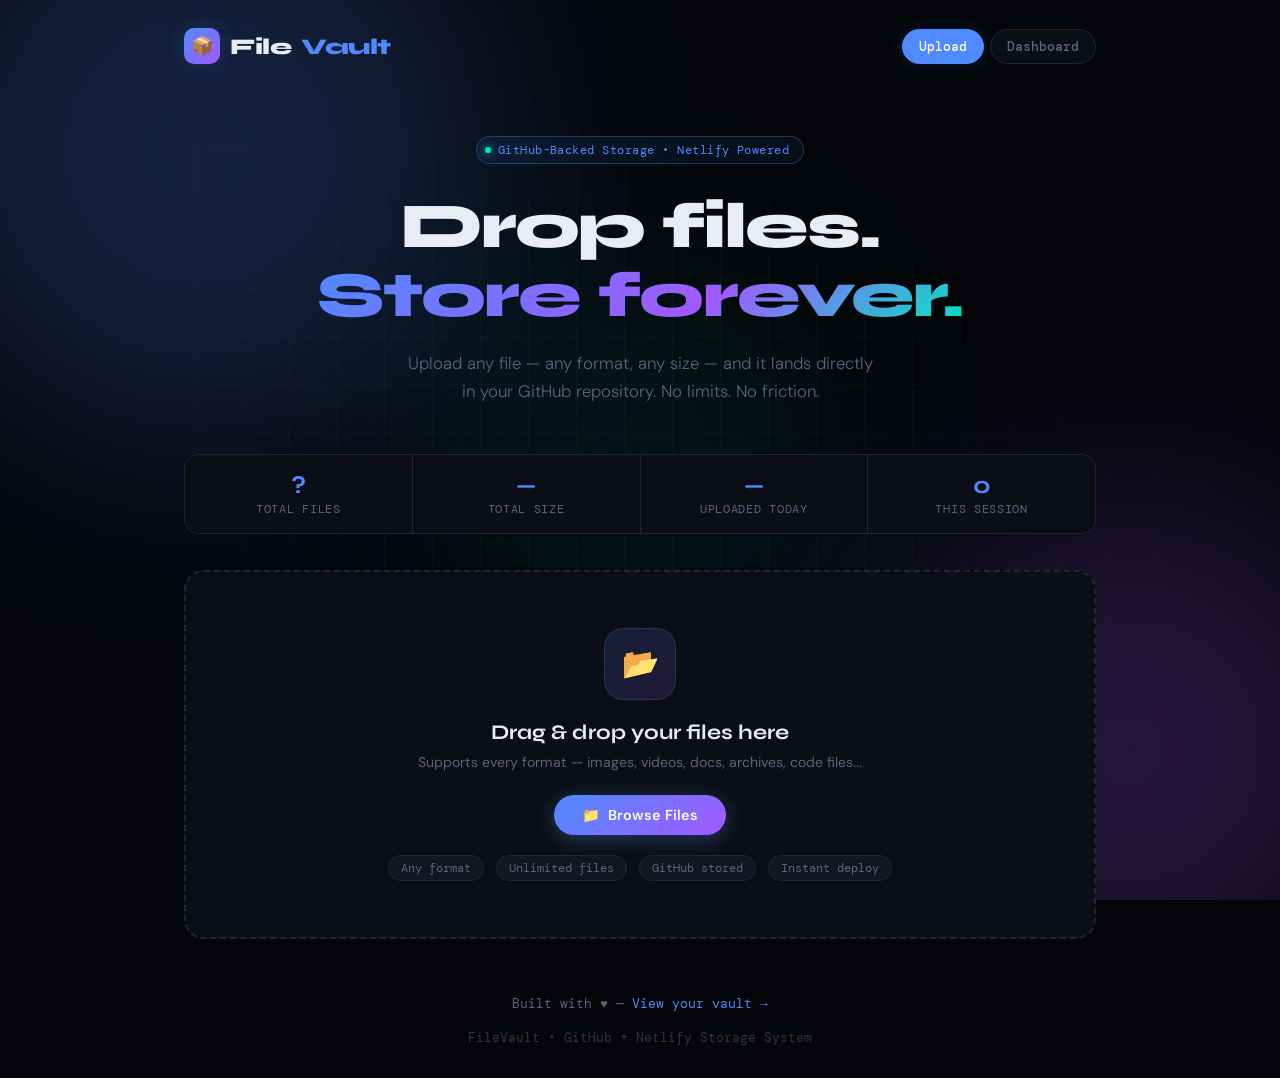
==== commit f9fe70c3: "Add files via upload" ====
--- a/index.html
+++ b/index.html
@@ -1,274 +1,766 @@
 <!DOCTYPE html>
 <html lang="en">
 <head>
-<meta charset="UTF-8"><meta name="viewport" content="width=device-width,initial-scale=1">
-<title>FileVault — Upload</title>
-<link rel="stylesheet" href="style.css">
+<meta charset="UTF-8">
+<meta name="viewport" content="width=device-width, initial-scale=1.0">
+<title>FileVault — Upload Portal</title>
+<link rel="preconnect" href="https://fonts.googleapis.com">
+<link href="https://fonts.googleapis.com/css2?family=Syne:wght@400;600;700;800&family=DM+Mono:wght@300;400;500&family=DM+Sans:ital,wght@0,300;0,400;0,500;1,300&display=swap" rel="stylesheet">
 <style>
-.hero{text-align:center;padding:44px 0 40px}
-.hero-badge{display:inline-flex;align-items:center;gap:7px;padding:5px 14px 5px 8px;border-radius:99px;border:1px solid rgba(79,139,255,.22);background:rgba(79,139,255,.06);font-size:.71rem;font-family:'DM Mono',monospace;color:var(--accent);margin-bottom:22px;letter-spacing:.04em}
-.hero h1{font-family:'Syne',sans-serif;font-weight:800;font-size:clamp(2rem,5vw,3.4rem);line-height:1.06;letter-spacing:-.03em;margin-bottom:14px}
-.hero h1 .g{background:linear-gradient(135deg,var(--accent),var(--accent2) 50%,var(--accent3));-webkit-background-clip:text;-webkit-text-fill-color:transparent;background-clip:text}
-.hero p{color:var(--text2);font-size:.95rem;max-width:400px;margin:0 auto 18px}
-.stats-row{display:grid;grid-template-columns:repeat(4,1fr);gap:10px;margin-bottom:28px}
-@media(max-width:640px){.stats-row{grid-template-columns:1fr 1fr}}
-.upload-opts{display:grid;grid-template-columns:1fr 1fr 1fr;gap:10px;margin-bottom:20px}
-@media(max-width:640px){.upload-opts{grid-template-columns:1fr}}
-.opt-card{background:var(--surface);border:1px solid var(--border);border-radius:var(--r);padding:12px 14px}
-.opt-lbl{font-size:.7rem;font-family:'DM Mono',monospace;text-transform:uppercase;letter-spacing:.06em;color:var(--muted);margin-bottom:6px}
-/* DROP ZONE */
-.dz{border:2px dashed var(--border);border-radius:var(--r-xl);padding:52px 28px;text-align:center;cursor:pointer;background:var(--surface);transition:var(--t);position:relative;overflow:hidden;margin-bottom:20px}
-.dz::before{content:'';position:absolute;inset:0;background:radial-gradient(ellipse at 50% 70%,var(--glow),transparent 60%);opacity:0;transition:opacity .3s}
-.dz:hover::before,.dz.over::before{opacity:1}
-.dz:hover,.dz.over{border-color:var(--accent);border-style:solid;transform:translateY(-2px);box-shadow:0 0 36px rgba(79,139,255,.12)}
-.dz-icon{width:76px;height:76px;border-radius:22px;background:linear-gradient(135deg,rgba(79,139,255,.12),rgba(162,89,255,.12));border:1px solid rgba(79,139,255,.18);display:flex;align-items:center;justify-content:center;font-size:32px;margin:0 auto 18px;transition:var(--t)}
-.dz:hover .dz-icon{transform:scale(1.07) translateY(-4px);box-shadow:0 14px 32px rgba(79,139,255,.2)}
-.dz h3{font-family:'Syne',sans-serif;font-weight:700;font-size:1.15rem;margin-bottom:8px}
-.dz p{color:var(--text2);font-size:.86rem;margin-bottom:20px}
-.dz-tags{display:flex;gap:7px;justify-content:center;flex-wrap:wrap;margin-top:14px}
-.dz-tag{padding:3px 11px;border-radius:99px;background:var(--surface2);border:1px solid var(--border);font-size:.7rem;color:var(--muted);font-family:'DM Mono',monospace}
-/* QUEUE */
-.q-header{display:flex;align-items:center;justify-content:space-between;margin-bottom:14px;flex-wrap:wrap;gap:10px}
-.q-list{display:flex;flex-direction:column;gap:9px}
-/* FILE CARD */
-.fc{background:var(--surface);border:1px solid var(--border);border-radius:var(--r);overflow:hidden;transition:var(--t)}
-.fc:hover{border-color:var(--border2)}
-.fc-bar{height:3px;background:var(--border)}
-.fc.pending   .fc-bar{background:var(--muted)}
-.fc.uploading .fc-bar{background:linear-gradient(90deg,var(--accent),var(--accent2));animation:progPulse 1.5s infinite}
-.fc.done      .fc-bar{background:var(--success)}
-.fc.error     .fc-bar{background:var(--danger)}
-.fc-body{padding:12px 14px;display:flex;align-items:center;gap:12px}
-.fc-thumb{width:48px;height:48px;border-radius:9px;background:var(--surface2);border:1px solid var(--border);display:flex;align-items:center;justify-content:center;font-size:20px;flex-shrink:0;overflow:hidden;cursor:pointer}
-.fc-thumb img{width:100%;height:100%;object-fit:cover}
-.fc-info{flex:1;min-width:0}
-.fc-name-row{display:flex;align-items:center;gap:6px;margin-bottom:3px;flex-wrap:wrap}
-.fc-name{font-weight:500;font-size:.88rem;flex:1;min-width:0;overflow:hidden;text-overflow:ellipsis;white-space:nowrap}
-.fc-name-inp{flex:1;background:var(--surface2);border:1px solid var(--accent);border-radius:6px;padding:3px 8px;color:var(--text);font-family:'DM Sans',sans-serif;font-size:.85rem;outline:none;min-width:0}
-.fc-meta{font-family:'DM Mono',monospace;font-size:.7rem;color:var(--muted);display:flex;gap:9px;flex-wrap:wrap;align-items:center}
-.fc-actions{display:flex;gap:5px;flex-shrink:0;flex-wrap:wrap}
-.sbadge{display:inline-flex;align-items:center;gap:3px;padding:1px 7px;border-radius:99px;font-size:.67rem;font-family:'DM Mono',monospace}
-.sbadge.pending{background:rgba(61,74,98,.2);color:var(--muted)}
-.sbadge.uploading{background:rgba(79,139,255,.15);color:var(--accent)}
-.sbadge.done{background:rgba(0,229,160,.1);color:var(--success)}
-.sbadge.error{background:rgba(255,79,110,.1);color:var(--danger)}
-.fc-path{font-size:.68rem;color:var(--accent3);font-family:'DM Mono',monospace;margin-top:3px;overflow:hidden;text-overflow:ellipsis;white-space:nowrap}
-/* BULK PROGRESS */
-.bulk-bar{background:var(--surface);border:1px solid var(--border);border-radius:var(--r);padding:14px 18px;margin-bottom:16px;display:none}
-.bulk-bar.show{display:block}
-.bulk-top{display:flex;justify-content:space-between;font-size:.82rem;color:var(--text2);margin-bottom:8px}
+  :root {
+    --bg: #030508;
+    --surface: #0b0e14;
+    --surface2: #121620;
+    --border: #1e2535;
+    --accent: #4f8bff;
+    --accent2: #a259ff;
+    --accent3: #00e5c3;
+    --text: #e8ecf4;
+    --muted: #5a6480;
+    --danger: #ff4f6e;
+    --success: #00e5a0;
+    --warn: #ffb547;
+    --glow: rgba(79,139,255,0.18);
+    --glow2: rgba(162,89,255,0.12);
+  }
+
+  *, *::before, *::after { box-sizing: border-box; margin: 0; padding: 0; }
+
+  html { scroll-behavior: smooth; }
+
+  body {
+    background: var(--bg);
+    color: var(--text);
+    font-family: 'DM Sans', sans-serif;
+    min-height: 100vh;
+    overflow-x: hidden;
+  }
+
+  /* ─── BACKGROUND ─── */
+  .bg-canvas {
+    position: fixed; inset: 0; z-index: 0; pointer-events: none;
+    overflow: hidden;
+  }
+  .bg-orb {
+    position: absolute; border-radius: 50%;
+    filter: blur(120px); opacity: 0.22;
+    animation: drift 18s ease-in-out infinite alternate;
+  }
+  .bg-orb:nth-child(1) { width: 600px; height: 600px; background: #4f8bff; top: -150px; left: -100px; animation-delay: 0s; }
+  .bg-orb:nth-child(2) { width: 500px; height: 500px; background: #a259ff; bottom: -100px; right: -100px; animation-delay: -6s; }
+  .bg-orb:nth-child(3) { width: 350px; height: 350px; background: #00e5c3; top: 50%; left: 50%; transform: translate(-50%,-50%); animation-delay: -12s; opacity: 0.1; }
+  .grid-lines {
+    position: absolute; inset: 0;
+    background-image:
+      linear-gradient(rgba(255,255,255,0.025) 1px, transparent 1px),
+      linear-gradient(90deg, rgba(255,255,255,0.025) 1px, transparent 1px);
+    background-size: 48px 48px;
+    mask-image: radial-gradient(ellipse at center, black 30%, transparent 80%);
+  }
+  @keyframes drift {
+    from { transform: translate(0,0) scale(1); }
+    to { transform: translate(40px, 30px) scale(1.08); }
+  }
+
+  /* ─── LAYOUT ─── */
+  .wrapper { position: relative; z-index: 1; max-width: 960px; margin: 0 auto; padding: 0 24px; }
+
+  /* ─── HEADER ─── */
+  header {
+    display: flex; align-items: center; justify-content: space-between;
+    padding: 28px 0 0;
+    animation: fadeDown 0.7s ease both;
+  }
+  .logo {
+    display: flex; align-items: center; gap: 10px;
+    font-family: 'Syne', sans-serif; font-weight: 800; font-size: 1.4rem;
+    letter-spacing: -0.02em;
+  }
+  .logo-icon {
+    width: 36px; height: 36px; border-radius: 10px;
+    background: linear-gradient(135deg, var(--accent), var(--accent2));
+    display: flex; align-items: center; justify-content: center;
+    font-size: 18px; box-shadow: 0 0 20px var(--glow);
+  }
+  .logo span { color: var(--accent); }
+  .nav-pills { display: flex; gap: 6px; }
+  .nav-pill {
+    padding: 8px 16px; border-radius: 999px;
+    border: 1px solid var(--border);
+    background: var(--surface);
+    color: var(--muted); font-size: 0.82rem; font-weight: 500;
+    cursor: pointer; text-decoration: none;
+    transition: all 0.22s ease;
+    font-family: 'DM Mono', monospace;
+  }
+  .nav-pill:hover, .nav-pill.active {
+    background: var(--accent); color: #fff;
+    border-color: var(--accent); box-shadow: 0 0 16px var(--glow);
+  }
+
+  /* ─── HERO ─── */
+  .hero {
+    text-align: center; padding: 72px 0 48px;
+    animation: fadeUp 0.8s 0.1s ease both;
+  }
+  .hero-badge {
+    display: inline-flex; align-items: center; gap: 7px;
+    padding: 5px 14px 5px 8px;
+    border-radius: 999px; border: 1px solid rgba(79,139,255,0.3);
+    background: rgba(79,139,255,0.08);
+    font-size: 0.75rem; font-family: 'DM Mono', monospace;
+    color: var(--accent); margin-bottom: 28px;
+    letter-spacing: 0.04em;
+  }
+  .hero-badge-dot {
+    width: 6px; height: 6px; border-radius: 50%;
+    background: var(--accent3);
+    box-shadow: 0 0 8px var(--accent3);
+    animation: pulse 2s ease infinite;
+  }
+  @keyframes pulse { 0%,100% { opacity:1; } 50% { opacity:0.3; } }
+  h1 {
+    font-family: 'Syne', sans-serif; font-weight: 800;
+    font-size: clamp(2.4rem, 6vw, 4rem);
+    line-height: 1.08; letter-spacing: -0.03em;
+    margin-bottom: 20px;
+  }
+  h1 .grad {
+    background: linear-gradient(135deg, var(--accent) 0%, var(--accent2) 60%, var(--accent3) 100%);
+    -webkit-background-clip: text; -webkit-text-fill-color: transparent;
+    background-clip: text;
+  }
+  .hero-sub {
+    color: var(--muted); font-size: 1.05rem; max-width: 480px;
+    margin: 0 auto; line-height: 1.65; font-weight: 300;
+  }
+
+  /* ─── STATS BAR ─── */
+  .stats-bar {
+    display: flex; gap: 1px;
+    background: var(--border);
+    border: 1px solid var(--border);
+    border-radius: 14px; overflow: hidden;
+    margin-bottom: 36px;
+    animation: fadeUp 0.8s 0.2s ease both;
+  }
+  .stat {
+    flex: 1; padding: 16px 20px;
+    background: var(--surface);
+    text-align: center;
+    transition: background 0.2s;
+  }
+  .stat:hover { background: var(--surface2); }
+  .stat-val {
+    font-family: 'Syne', sans-serif; font-weight: 700;
+    font-size: 1.5rem; color: var(--accent);
+  }
+  .stat-lbl { font-size: 0.72rem; color: var(--muted); margin-top: 2px; font-family: 'DM Mono', monospace; text-transform: uppercase; letter-spacing: 0.06em; }
+
+  /* ─── DROP ZONE ─── */
+  .drop-zone {
+    border: 2px dashed var(--border);
+    border-radius: 20px;
+    padding: 56px 32px;
+    text-align: center;
+    cursor: pointer;
+    transition: all 0.28s ease;
+    background: var(--surface);
+    position: relative; overflow: hidden;
+    animation: fadeUp 0.8s 0.25s ease both;
+  }
+  .drop-zone::before {
+    content: ''; position: absolute; inset: 0;
+    background: radial-gradient(ellipse at 50% 50%, var(--glow) 0%, transparent 70%);
+    opacity: 0; transition: opacity 0.3s;
+  }
+  .drop-zone:hover::before, .drop-zone.drag-over::before { opacity: 1; }
+  .drop-zone:hover, .drop-zone.drag-over {
+    border-color: var(--accent);
+    box-shadow: 0 0 40px var(--glow), inset 0 0 40px rgba(79,139,255,0.04);
+    transform: translateY(-2px);
+  }
+  .drop-zone.drag-over { border-style: solid; }
+  .drop-icon {
+    width: 72px; height: 72px; margin: 0 auto 20px;
+    background: linear-gradient(135deg, rgba(79,139,255,0.15), rgba(162,89,255,0.15));
+    border-radius: 20px; display: flex; align-items: center; justify-content: center;
+    font-size: 30px; border: 1px solid rgba(79,139,255,0.2);
+    transition: transform 0.3s, box-shadow 0.3s;
+  }
+  .drop-zone:hover .drop-icon { transform: scale(1.08) translateY(-3px); box-shadow: 0 12px 30px rgba(79,139,255,0.2); }
+  .drop-title {
+    font-family: 'Syne', sans-serif; font-weight: 700; font-size: 1.3rem;
+    margin-bottom: 8px;
+  }
+  .drop-sub { color: var(--muted); font-size: 0.88rem; margin-bottom: 24px; }
+  .drop-btn {
+    display: inline-flex; align-items: center; gap: 8px;
+    padding: 11px 28px; border-radius: 999px;
+    background: linear-gradient(135deg, var(--accent), var(--accent2));
+    color: #fff; font-weight: 600; font-size: 0.9rem;
+    cursor: pointer; border: none;
+    box-shadow: 0 4px 20px rgba(79,139,255,0.35);
+    transition: all 0.22s ease;
+    font-family: 'DM Sans', sans-serif;
+  }
+  .drop-btn:hover { transform: translateY(-2px); box-shadow: 0 8px 28px rgba(79,139,255,0.5); }
+  .drop-btn:active { transform: translateY(0); }
+  .drop-meta {
+    margin-top: 20px; display: flex; gap: 12px; justify-content: center; flex-wrap: wrap;
+  }
+  .drop-tag {
+    padding: 4px 12px; border-radius: 999px;
+    background: var(--surface2); border: 1px solid var(--border);
+    font-size: 0.75rem; color: var(--muted);
+    font-family: 'DM Mono', monospace;
+  }
+  #file-input { display: none; }
+
+  /* ─── UPLOAD QUEUE ─── */
+  .queue-section {
+    margin-top: 28px;
+    animation: fadeUp 0.5s ease both;
+  }
+  .queue-header {
+    display: flex; align-items: center; justify-content: space-between;
+    margin-bottom: 12px;
+  }
+  .section-title {
+    font-family: 'Syne', sans-serif; font-weight: 700; font-size: 0.95rem;
+    display: flex; align-items: center; gap: 8px; color: var(--text);
+  }
+  .section-title .count {
+    background: var(--accent); color: #fff;
+    border-radius: 999px; padding: 1px 8px;
+    font-size: 0.72rem; font-family: 'DM Mono', monospace;
+  }
+  .btn-ghost {
+    background: none; border: 1px solid var(--border);
+    color: var(--muted); padding: 6px 14px; border-radius: 8px;
+    font-size: 0.78rem; cursor: pointer; font-family: 'DM Mono', monospace;
+    transition: all 0.2s;
+  }
+  .btn-ghost:hover { border-color: var(--danger); color: var(--danger); }
+  .btn-upload-all {
+    background: linear-gradient(135deg, var(--accent), var(--accent2));
+    border: none; color: #fff; padding: 8px 20px; border-radius: 10px;
+    font-size: 0.85rem; cursor: pointer; font-family: 'DM Sans', sans-serif;
+    font-weight: 600; transition: all 0.22s;
+    box-shadow: 0 4px 16px rgba(79,139,255,0.3);
+  }
+  .btn-upload-all:hover { transform: translateY(-1px); box-shadow: 0 6px 22px rgba(79,139,255,0.45); }
+  .btn-upload-all:disabled { opacity: 0.5; cursor: not-allowed; transform: none; }
+  .queue-actions { display: flex; gap: 8px; }
+
+  /* ─── FILE CARDS ─── */
+  .file-list { display: flex; flex-direction: column; gap: 10px; }
+  .file-card {
+    background: var(--surface);
+    border: 1px solid var(--border);
+    border-radius: 14px; padding: 14px 16px;
+    display: flex; align-items: center; gap: 14px;
+    transition: all 0.2s ease;
+    position: relative; overflow: hidden;
+  }
+  .file-card::after {
+    content: ''; position: absolute; left: 0; top: 0; bottom: 0; width: 3px;
+    border-radius: 2px 0 0 2px;
+    background: var(--border); transition: background 0.3s;
+  }
+  .file-card.status-pending::after { background: var(--muted); }
+  .file-card.status-uploading::after { background: var(--accent); box-shadow: 0 0 8px var(--accent); }
+  .file-card.status-done::after { background: var(--success); box-shadow: 0 0 8px var(--success); }
+  .file-card.status-error::after { background: var(--danger); }
+
+  .file-icon {
+    width: 42px; height: 42px; border-radius: 10px;
+    display: flex; align-items: center; justify-content: center;
+    font-size: 19px; flex-shrink: 0;
+    background: var(--surface2); border: 1px solid var(--border);
+  }
+  .file-info { flex: 1; min-width: 0; }
+  .file-name {
+    font-weight: 500; font-size: 0.9rem; white-space: nowrap;
+    overflow: hidden; text-overflow: ellipsis; margin-bottom: 3px;
+  }
+  .file-meta {
+    font-family: 'DM Mono', monospace; font-size: 0.72rem; color: var(--muted);
+    display: flex; gap: 12px; flex-wrap: wrap;
+  }
+  .file-actions { display: flex; gap: 6px; flex-shrink: 0; }
+  .icon-btn {
+    width: 32px; height: 32px; border-radius: 8px;
+    background: var(--surface2); border: 1px solid var(--border);
+    display: flex; align-items: center; justify-content: center;
+    cursor: pointer; font-size: 14px; transition: all 0.2s;
+    color: var(--muted);
+  }
+  .icon-btn:hover { background: rgba(255,79,110,0.1); border-color: var(--danger); color: var(--danger); }
+
+  /* Progress bar */
+  .progress-wrap {
+    margin-top: 8px; height: 4px; background: var(--surface2);
+    border-radius: 99px; overflow: hidden;
+  }
+  .progress-bar {
+    height: 100%; border-radius: 99px;
+    background: linear-gradient(90deg, var(--accent), var(--accent2));
+    transition: width 0.3s ease;
+    box-shadow: 0 0 8px var(--glow);
+  }
+  .status-badge {
+    display: inline-flex; align-items: center; gap: 5px;
+    font-size: 0.7rem; padding: 2px 9px; border-radius: 999px;
+    font-family: 'DM Mono', monospace; font-weight: 500;
+  }
+  .status-badge.pending { background: rgba(90,100,128,0.2); color: var(--muted); }
+  .status-badge.uploading { background: rgba(79,139,255,0.15); color: var(--accent); }
+  .status-badge.done { background: rgba(0,229,160,0.12); color: var(--success); }
+  .status-badge.error { background: rgba(255,79,110,0.12); color: var(--danger); }
+
+  /* ─── TOAST ─── */
+  #toast-container {
+    position: fixed; bottom: 28px; right: 28px; z-index: 9999;
+    display: flex; flex-direction: column; gap: 10px;
+    pointer-events: none;
+  }
+  .toast {
+    display: flex; align-items: center; gap: 12px;
+    padding: 13px 18px; border-radius: 13px;
+    background: var(--surface2); border: 1px solid var(--border);
+    backdrop-filter: blur(20px);
+    font-size: 0.85rem; min-width: 260px;
+    box-shadow: 0 8px 32px rgba(0,0,0,0.5);
+    animation: toastIn 0.4s cubic-bezier(0.34,1.56,0.64,1) both;
+    pointer-events: all;
+  }
+  .toast.success { border-color: rgba(0,229,160,0.3); }
+  .toast.error { border-color: rgba(255,79,110,0.3); }
+  .toast-icon { font-size: 18px; }
+  .toast-text { flex: 1; }
+  .toast-text strong { display: block; font-weight: 600; font-size: 0.88rem; }
+  .toast-text span { color: var(--muted); font-size: 0.78rem; }
+  @keyframes toastIn {
+    from { opacity: 0; transform: translateX(40px) scale(0.9); }
+    to { opacity: 1; transform: translateX(0) scale(1); }
+  }
+  .toast.fade-out { animation: toastOut 0.3s ease forwards; }
+  @keyframes toastOut {
+    to { opacity: 0; transform: translateX(40px) scale(0.9); }
+  }
+
+  /* ─── FOOTER ─── */
+  footer {
+    text-align: center; padding: 56px 0 32px;
+    color: var(--muted); font-size: 0.8rem;
+    font-family: 'DM Mono', monospace;
+    animation: fadeUp 0.8s 0.4s ease both;
+  }
+  footer a { color: var(--accent); text-decoration: none; }
+  footer a:hover { text-decoration: underline; }
+
+  /* ─── ANIMATIONS ─── */
+  @keyframes fadeUp {
+    from { opacity: 0; transform: translateY(24px); }
+    to { opacity: 1; transform: translateY(0); }
+  }
+  @keyframes fadeDown {
+    from { opacity: 0; transform: translateY(-16px); }
+    to { opacity: 1; transform: translateY(0); }
+  }
+
+  /* ─── EMPTY STATE ─── */
+  .empty-state {
+    text-align: center; padding: 40px 20px;
+    color: var(--muted); font-size: 0.9rem;
+    display: none;
+  }
+  .empty-state .emoji { font-size: 2.5rem; margin-bottom: 12px; display: block; }
+
+  /* ─── RESPONSIVE ─── */
+  @media (max-width: 600px) {
+    .stats-bar { flex-direction: column; gap: 0; }
+    .stat { border-bottom: 1px solid var(--border); }
+    .nav-pill { padding: 7px 12px; font-size: 0.78rem; }
+    .hero { padding: 48px 0 32px; }
+    .drop-zone { padding: 36px 20px; }
+    .queue-actions { flex-direction: column; }
+  }
+
+  /* ─── LOADING SKELETON ─── */
+  @keyframes shimmer {
+    from { background-position: -200% 0; }
+    to { background-position: 200% 0; }
+  }
+  .shimmer {
+    background: linear-gradient(90deg, var(--surface) 25%, var(--surface2) 50%, var(--surface) 75%);
+    background-size: 200% 100%;
+    animation: shimmer 1.5s infinite;
+    border-radius: 8px; height: 14px;
+  }
 </style>
 </head>
 <body>
-<div class="bg-canvas"><div class="bg-orb bg-orb-1"></div><div class="bg-orb bg-orb-2"></div><div class="bg-orb bg-orb-3"></div><div class="bg-grid"></div></div>
-<header class="site-header"><div class="header-inner"></div></header>
-
-<div class="wrapper page-body">
-  <div class="hero au">
-    <div class="hero-badge"><div class="pdot"></div> GitHub-Backed · Netlify Powered</div>
-    <h1>Drop files.<br><span class="g">Store forever.</span></h1>
-    <p>Any format · Up to 50MB · Saved to your GitHub repo</p>
-    <div id="user-greeting"></div>
+
+<div class="bg-canvas">
+  <div class="bg-orb"></div>
+  <div class="bg-orb"></div>
+  <div class="bg-orb"></div>
+  <div class="grid-lines"></div>
+</div>
+
+<div class="wrapper">
+  <header>
+    <div class="logo">
+      <div class="logo-icon">📦</div>
+      File<span>Vault</span>
+    </div>
+    <nav class="nav-pills">
+      <a href="index.html" class="nav-pill active">Upload</a>
+      <a href="dashboard.html" class="nav-pill">Dashboard</a>
+    </nav>
+  </header>
+
+  <section class="hero">
+    <div class="hero-badge">
+      <div class="hero-badge-dot"></div>
+      GitHub-Backed Storage • Netlify Powered
+    </div>
+    <h1>Drop files.<br><span class="grad">Store forever.</span></h1>
+    <p class="hero-sub">Upload any file — any format, any size — and it lands directly in your GitHub repository. No limits. No friction.</p>
+  </section>
+
+  <div class="stats-bar" id="stats-bar">
+    <div class="stat">
+      <div class="stat-val" id="stat-total">—</div>
+      <div class="stat-lbl">Total Files</div>
+    </div>
+    <div class="stat">
+      <div class="stat-val" id="stat-size">—</div>
+      <div class="stat-lbl">Total Size</div>
+    </div>
+    <div class="stat">
+      <div class="stat-val" id="stat-today">—</div>
+      <div class="stat-lbl">Uploaded Today</div>
+    </div>
+    <div class="stat">
+      <div class="stat-val" id="stat-session">0</div>
+      <div class="stat-lbl">This Session</div>
+    </div>
   </div>
 
-  <div class="stats-row au" style="animation-delay:.06s">
-    <div class="stat-card"><div class="stat-val" id="s-total">—</div><div class="stat-lbl">Total Files</div></div>
-    <div class="stat-card"><div class="stat-val" id="s-size">—</div><div class="stat-lbl">Storage</div></div>
-    <div class="stat-card"><div class="stat-val" id="s-today">—</div><div class="stat-lbl">Today</div></div>
-    <div class="stat-card"><div class="stat-val" id="s-sess">0</div><div class="stat-lbl">This Session</div></div>
+  <div class="drop-zone" id="drop-zone">
+    <div class="drop-icon">📂</div>
+    <div class="drop-title">Drag & drop your files here</div>
+    <p class="drop-sub">Supports every format — images, videos, docs, archives, code files...</p>
+    <button class="drop-btn" id="browse-btn">
+      <span>📁</span> Browse Files
+    </button>
+    <div class="drop-meta">
+      <span class="drop-tag">Any format</span>
+      <span class="drop-tag">Unlimited files</span>
+      <span class="drop-tag">GitHub stored</span>
+      <span class="drop-tag">Instant deploy</span>
+    </div>
+    <input type="file" id="file-input" multiple>
   </div>
 
-  <div class="upload-opts au" style="animation-delay:.1s">
-    <div class="opt-card"><div class="opt-lbl">📁 Folder</div><input class="input" id="opt-folder" placeholder="e.g. photos, work…" list="folder-dl"><datalist id="folder-dl"></datalist></div>
-    <div class="opt-card"><div class="opt-lbl">⏰ Auto-Delete At</div><input class="input" id="opt-expiry" type="datetime-local"></div>
-    <div class="opt-card"><div class="opt-lbl">🌐 Visibility</div><select class="input select" id="opt-vis"><option value="true">Public</option><option value="false">Private</option></select></div>
+  <div class="queue-section" id="queue-section" style="display:none">
+    <div class="queue-header">
+      <div class="section-title">
+        Upload Queue <span class="count" id="queue-count">0</span>
+      </div>
+      <div class="queue-actions">
+        <button class="btn-ghost" id="clear-btn">✕ Clear done</button>
+        <button class="btn-upload-all" id="upload-all-btn">⚡ Upload All</button>
+      </div>
+    </div>
+    <div class="file-list" id="file-list"></div>
   </div>
 
-  <div class="dz au" id="dz" style="animation-delay:.13s">
-    <div class="dz-icon">📂</div>
-    <h3>Drag & drop your files here</h3>
-    <p>Or paste from clipboard (Ctrl+V) · Every format supported</p>
-    <button class="btn btn-primary" onclick="document.getElementById('fi').click()">📁 Browse Files</button>
-    <div class="dz-tags"><span class="dz-tag">Any format</span><span class="dz-tag">Up to 50MB</span><span class="dz-tag">GitHub stored</span><span class="dz-tag">Preview</span><span class="dz-tag">Rename before upload</span></div>
-    <input type="file" id="fi" multiple>
-  </div>
-
-  <div class="bulk-bar" id="bulk-bar">
-    <div class="bulk-top"><span>Uploading <strong id="bp-done">0</strong> / <strong id="bp-total">0</strong></span><span id="bp-pct">0%</span></div>
-    <div class="prog-track"><div class="prog-fill pulse" id="bp-fill" style="width:0%"></div></div>
-  </div>
-
-  <div id="q-wrap" style="display:none">
-    <div class="q-header">
-      <div class="section-title">Queue <span class="cnt" id="q-cnt">0</span></div>
-      <div style="display:flex;gap:8px;flex-wrap:wrap">
-        <button class="btn btn-ghost btn-sm" onclick="clearDone()">✕ Clear done</button>
-        <button class="btn btn-primary btn-sm" id="up-all-btn" onclick="uploadAll()">⚡ Upload All</button>
+  <footer>
+    Built with ♥ — <a href="dashboard.html">View your vault →</a>
+    <br><br>
+    <span style="opacity:0.5">FileVault • GitHub + Netlify Storage System</span>
+  </footer>
+</div>
+
+<div id="toast-container"></div>
+
+<script>
+// ═══════════════════════════════════════════════════
+// STATE
+// ═══════════════════════════════════════════════════
+let queue = [];
+let sessionUploads = 0;
+
+const FILE_ICONS = {
+  // Images
+  jpg:'🖼️',jpeg:'🖼️',png:'🖼️',gif:'🎞️',webp:'🖼️',svg:'🎨',avif:'🖼️',bmp:'🖼️',ico:'🖼️',
+  // Video
+  mp4:'🎬',mov:'🎬',avi:'🎬',mkv:'🎬',webm:'🎬',m4v:'🎬',
+  // Audio
+  mp3:'🎵',wav:'🎵',ogg:'🎵',flac:'🎵',aac:'🎵',m4a:'🎵',
+  // Docs
+  pdf:'📄',doc:'📝',docx:'📝',xls:'📊',xlsx:'📊',ppt:'📋',pptx:'📋',txt:'📄',md:'📝',
+  // Code
+  js:'💻',ts:'💻',jsx:'💻',tsx:'💻',html:'🌐',css:'🎨',py:'🐍',java:'☕',cpp:'⚙️',
+  c:'⚙️',cs:'💻',php:'💻',rb:'💻',go:'💻',rs:'⚙️',swift:'🍎',kt:'💻',
+  json:'📋',xml:'📋',yaml:'📋',yml:'📋',toml:'📋',env:'🔐',
+  // Archives
+  zip:'📦',rar:'📦',tar:'📦',gz:'📦','7z':'📦',bz2:'📦',
+  // Misc
+  exe:'⚙️',dmg:'💿',apk:'📱',iso:'💿',db:'🗄️',sql:'🗄️',sh:'⚙️',bat:'⚙️',
+};
+
+function getIcon(name) {
+  const ext = name.split('.').pop()?.toLowerCase() || '';
+  return FILE_ICONS[ext] || '📎';
+}
+
+function formatBytes(b) {
+  if (b === 0) return '0 B';
+  const k = 1024, sizes = ['B','KB','MB','GB'];
+  const i = Math.floor(Math.log(b) / Math.log(k));
+  return parseFloat((b / Math.pow(k,i)).toFixed(1)) + ' ' + sizes[i];
+}
+
+function uid() { return Math.random().toString(36).slice(2); }
+
+// ═══════════════════════════════════════════════════
+// TOAST
+// ═══════════════════════════════════════════════════
+function toast(type, title, sub) {
+  const c = document.getElementById('toast-container');
+  const el = document.createElement('div');
+  const icons = { success:'✅', error:'❌', info:'ℹ️', warn:'⚠️' };
+  el.className = `toast ${type}`;
+  el.innerHTML = `
+    <div class="toast-icon">${icons[type]||'📢'}</div>
+    <div class="toast-text">
+      <strong>${title}</strong>
+      ${sub ? `<span>${sub}</span>` : ''}
+    </div>
+  `;
+  c.appendChild(el);
+  setTimeout(() => {
+    el.classList.add('fade-out');
+    setTimeout(() => el.remove(), 350);
+  }, 3800);
+}
+
+// ═══════════════════════════════════════════════════
+// STATS
+// ═══════════════════════════════════════════════════
+async function loadStats() {
+  try {
+    const res = await fetch('/.netlify/functions/list-files');
+    const data = await res.json();
+    const files = data.files || [];
+    const today = new Date().toDateString();
+    const todayCount = files.filter(f => f.uploadedAt && new Date(f.uploadedAt).toDateString() === today).length;
+    const totalSize = files.reduce((a,f) => a + (f.size||0), 0);
+    document.getElementById('stat-total').textContent = files.length;
+    document.getElementById('stat-size').textContent = formatBytes(totalSize);
+    document.getElementById('stat-today').textContent = todayCount;
+  } catch {
+    document.getElementById('stat-total').textContent = '?';
+  }
+}
+
+function updateSessionStat() {
+  document.getElementById('stat-session').textContent = sessionUploads;
+}
+
+// ═══════════════════════════════════════════════════
+// QUEUE UI
+// ═══════════════════════════════════════════════════
+function renderQueue() {
+  const section = document.getElementById('queue-section');
+  const list = document.getElementById('file-list');
+  const count = document.getElementById('queue-count');
+  count.textContent = queue.length;
+  section.style.display = queue.length ? 'block' : 'none';
+  list.innerHTML = '';
+  queue.forEach(item => {
+    const card = document.createElement('div');
+    card.className = `file-card status-${item.status}`;
+    card.id = `card-${item.id}`;
+    const statusLabels = { pending:'⏳ Pending', uploading:'⬆️ Uploading', done:'✓ Done', error:'✕ Error' };
+    card.innerHTML = `
+      <div class="file-icon">${getIcon(item.file.name)}</div>
+      <div class="file-info">
+        <div class="file-name">${item.file.name}</div>
+        <div class="file-meta">
+          <span>${formatBytes(item.file.size)}</span>
+          <span>${item.file.type || 'unknown'}</span>
+          <span class="status-badge ${item.status}">${statusLabels[item.status]||item.status}</span>
+          ${item.error ? `<span style="color:var(--danger);font-size:0.7rem">${item.error}</span>` : ''}
+        </div>
+        ${item.status === 'uploading' ? `<div class="progress-wrap"><div class="progress-bar" id="prog-${item.id}" style="width:${item.progress||0}%"></div></div>` : ''}
+        ${item.status === 'done' && item.result ? `<div style="margin-top:4px;font-size:0.7rem;color:var(--accent);font-family:'DM Mono',monospace;">✓ Stored as ${item.result.storedAs}</div>` : ''}
       </div>
-    </div>
-    <div class="q-list" id="q-list"></div>
-  </div>
-</div>
-
-<div id="toast-root"></div>
-<script src="vault.js"></script>
-<script>
-Auth.guard();
-const sess=Auth.get();
-buildHeader('index.html');
-
-// Greeting
-document.getElementById('user-greeting').innerHTML=`<div style="display:flex;align-items:center;justify-content:center;gap:9px;margin-top:10px"><div class="av av-sm">${sess.avatarUrl?`<img src="${sess.avatarUrl}">`:(sess.displayName||sess.username).slice(0,2).toUpperCase()}</div><span style="font-size:.88rem;color:var(--text2)">Welcome, <strong style="color:var(--text)">${sess.displayName||sess.username}</strong></span></div>`;
-
-// Stats
-async function loadStats(){
-  try{
-    const d=await api('files',null,'GET');
-    document.getElementById('s-total').textContent=d.total||0;
-    document.getElementById('s-size').textContent=fmtBytes(d.totalSize||0);
-    document.getElementById('s-today').textContent=d.todayCount||0;
-    const dl=document.getElementById('folder-dl');
-    dl.innerHTML='';(d.folders||[]).forEach(f=>{const o=document.createElement('option');o.value=f;dl.appendChild(o)});
-  }catch{}
-}
-loadStats();
-
-// Queue state
-let queue=[];
-let sessCount=0;
-
-function renderQueue(){
-  const wrap=document.getElementById('q-wrap');
-  const list=document.getElementById('q-list');
-  document.getElementById('q-cnt').textContent=queue.length;
-  wrap.style.display=queue.length?'':'none';
-  list.innerHTML='';
-  queue.forEach(item=>{
-    const name=item.customName||item.file.name;
-    const canPrev=item.previewUrl||(item.result?.rawUrl&&(isImage(name)||isVideo(name)||isAudio(name)||isPDF(name)));
-    const div=document.createElement('div');
-    div.className=`fc ${item.status}`;div.id='fc-'+item.id;
-    div.innerHTML=`
-      <div class="fc-bar"></div>
-      <div class="fc-body">
-        <div class="fc-thumb" id="th-${item.id}" title="Preview">
-          ${item.previewUrl&&isImage(name)?`<img src="${item.previewUrl}">`:`<span style="font-size:22px">${getIcon(name)}</span>`}
-        </div>
-        <div class="fc-info">
-          <div class="fc-name-row">
-            <span class="fc-name" id="fn-${item.id}">${name}</span>
-            <input class="fc-name-inp" id="fni-${item.id}" value="${name}" style="display:none">
-            ${item.status==='pending'?`<button class="btn btn-ghost btn-xs btn-icon" id="ren-${item.id}" title="Rename">✏️</button>`:''}
-          </div>
-          <div class="fc-meta">
-            <span>${fmtBytes(item.file.size)}</span>
-            <span>${getExt(item.file.name).toUpperCase()||'FILE'}</span>
-            <span class="sbadge ${item.status}">${{pending:'⏳ Pending',uploading:'⬆️ Uploading',done:'✓ Done',error:'✕ Failed'}[item.status]}</span>
-            ${item.error?`<span style="color:var(--danger)">${item.error}</span>`:''}
-          </div>
-          ${item.result?`<div class="fc-path">📌 ${displayPath(item.result)}</div>`:''}
-          ${item.status==='uploading'?`<div class="prog-track" style="margin-top:7px"><div class="prog-fill pulse" id="pb-${item.id}" style="width:${item.progress||5}%"></div></div>`:''}
-          ${item.expiry?`<div style="font-size:.68rem;color:var(--warn);font-family:'DM Mono',monospace;margin-top:3px">⏰ Expires ${new Date(item.expiry).toLocaleString()}</div>`:''}
-        </div>
-        <div class="fc-actions">
-          ${canPrev?`<button class="btn btn-ghost btn-sm btn-icon" id="pv-${item.id}" data-tip="Preview">👁️</button>`:''}
-          ${item.status==='pending'?`<button class="btn btn-primary btn-sm" id="up-${item.id}">⬆️</button>`:''}
-          ${item.status==='error'?`<button class="btn btn-secondary btn-sm" id="rt-${item.id}">🔄 Retry</button>`:''}
-          ${item.status==='done'&&item.result?`<button class="btn btn-ghost btn-sm btn-icon" id="cp-${item.id}" data-tip="Copy path">🔗</button>`:''}
-          <button class="btn btn-danger btn-sm btn-icon" id="rm-${item.id}" data-tip="Remove">✕</button>
-        </div>
-      </div>`;
-    list.appendChild(div);
-
-    // Events
-    document.getElementById('th-'+item.id)?.addEventListener('click',()=>{
-      if(item.previewUrl&&isImage(name)){showPreview({...item.result||{},originalName:name,size:item.file.size,folder:item.folder||''},item.previewUrl)}
-      else if(item.result?.rawUrl){showPreview({...item.result},item.result.rawUrl)}
-    });
-    const renBtn=document.getElementById('ren-'+item.id);
-    if(renBtn){renBtn.addEventListener('click',()=>{
-      const nm=document.getElementById('fn-'+item.id);
-      const ni=document.getElementById('fni-'+item.id);
-      const editing=ni.style.display!=='none';
-      if(editing){item.customName=ni.value.trim()||item.file.name;nm.textContent=item.customName;nm.style.display='';ni.style.display='none';renBtn.textContent='✏️'}
-      else{nm.style.display='none';ni.style.display='';ni.focus();ni.select();renBtn.textContent='✓'}
-    })}
-    document.getElementById('pv-'+item.id)?.addEventListener('click',()=>{
-      if(item.previewUrl){showPreview({originalName:name,size:item.file.size,folder:item.folder||'',rawUrl:item.result?.rawUrl||item.previewUrl},item.previewUrl)}
-      else if(item.result?.rawUrl){showPreview(item.result,item.result.rawUrl)}
-    });
-    document.getElementById('up-'+item.id)?.addEventListener('click',()=>uploadSingle(item.id));
-    document.getElementById('rt-'+item.id)?.addEventListener('click',()=>{item.status='pending';item.error=null;renderQueue();uploadSingle(item.id)});
-    document.getElementById('cp-'+item.id)?.addEventListener('click',()=>{copyText(displayPath(item.result),'Path copied!');});
-    document.getElementById('rm-'+item.id)?.addEventListener('click',()=>{queue=queue.filter(q=>q.id!==item.id);renderQueue()});
+      <div class="file-actions">
+        ${item.status === 'pending' ? `<div class="icon-btn" onclick="uploadSingle('${item.id}')" title="Upload now">⬆️</div>` : ''}
+        ${item.status === 'done' && item.result?.downloadUrl ? `<a class="icon-btn" href="${item.result.downloadUrl}" target="_blank" title="View file" style="text-decoration:none">🔗</a>` : ''}
+        <div class="icon-btn" onclick="removeFromQueue('${item.id}')" title="Remove">✕</div>
+      </div>
+    `;
+    list.appendChild(card);
   });
 }
 
-function addFiles(files){
-  const folder=document.getElementById('opt-folder').value.trim();
-  const expiry=document.getElementById('opt-expiry').value;
-  const isPublic=document.getElementById('opt-vis').value==='true';
-  Array.from(files).forEach(f=>{
-    const item={id:uid(),file:f,status:'pending',progress:0,result:null,error:null,customName:f.name,previewUrl:null,folder,expiry,isPublic};
-    if(isImage(f.name)&&f.size<12*1024*1024)item.previewUrl=URL.createObjectURL(f);
-    queue.push(item);
+function addToQueue(files) {
+  Array.from(files).forEach(f => {
+    queue.push({ id: uid(), file: f, status: 'pending', progress: 0, result: null, error: null });
   });
   renderQueue();
-  toast('info',files.length+' file'+(files.length>1?'s':'')+' added','Ready to upload');
-}
-
-async function uploadSingle(id){
-  const item=queue.find(i=>i.id===id);
-  if(!item||item.status!=='pending')return;
-  item.status='uploading';item.progress=8;renderQueue();
-  try{
-    const b64=await fileToB64(item.file);
-    item.progress=42;document.getElementById('pb-'+item.id)?.style&&(document.getElementById('pb-'+item.id).style.width='42%');
-    const d=await api('upload',{
-      fileName:item.customName||item.file.name,
-      fileData:b64,fileType:item.file.type,fileSize:item.file.size,
-      folder:item.folder||'',expiresAt:item.expiry||null,
-      uploadedBy:sess.username,isPublic:item.isPublic,tags:[]
+  toast('info', `${files.length} file${files.length>1?'s':''} added`, 'Ready to upload');
+}
+
+function removeFromQueue(id) {
+  queue = queue.filter(i => i.id !== id);
+  renderQueue();
+}
+
+function clearDone() {
+  queue = queue.filter(i => i.status !== 'done');
+  renderQueue();
+}
+
+// ═══════════════════════════════════════════════════
+// UPLOAD
+// ═══════════════════════════════════════════════════
+function fileToBase64(file) {
+  return new Promise((res, rej) => {
+    const r = new FileReader();
+    r.onload = () => res(r.result);
+    r.onerror = rej;
+    r.readAsDataURL(file);
+  });
+}
+
+async function uploadItem(item) {
+  item.status = 'uploading';
+  item.progress = 10;
+  renderQueue();
+
+  try {
+    const b64 = await fileToBase64(item.file);
+    item.progress = 40;
+    document.querySelector(`#prog-${item.id}`)?.style && (document.querySelector(`#prog-${item.id}`).style.width = '40%');
+
+    const res = await fetch('/.netlify/functions/upload', {
+      method: 'POST',
+      headers: { 'Content-Type': 'application/json' },
+      body: JSON.stringify({
+        fileName: item.file.name,
+        fileData: b64,
+        fileType: item.file.type,
+        fileSize: item.file.size,
+      }),
     });
-    item.progress=100;item.status='done';item.result=d.file;
-    sessCount++;document.getElementById('s-sess').textContent=sessCount;
-    toast('success',item.customName||item.file.name,'Saved to GitHub ✓');
+
+    item.progress = 90;
+    const data = await res.json();
+    if (!res.ok) throw new Error(data.error || 'Upload failed');
+
+    item.status = 'done';
+    item.progress = 100;
+    item.result = data;
+    sessionUploads++;
+    updateSessionStat();
+    toast('success', `${item.file.name}`, 'Uploaded to GitHub ✓');
     loadStats();
-  }catch(e){
-    item.status='error';item.error=e.message;
-    toast('error','Upload failed',e.message);
-  }
+  } catch (err) {
+    item.status = 'error';
+    item.error = err.message;
+    toast('error', 'Upload failed', err.message);
+  }
+
   renderQueue();
 }
 
-async function uploadAll(){
-  const btn=document.getElementById('up-all-btn');
-  const pending=queue.filter(i=>i.status==='pending');
-  if(!pending.length)return toast('warn','Nothing pending');
-  btn.disabled=true;btn.textContent='⏳ Uploading…';
-  const bar=document.getElementById('bulk-bar');bar.classList.add('show');
-  document.getElementById('bp-total').textContent=pending.length;
-  let done=0;
-  const up=item=>uploadSingle(item.id).then(()=>{done++;const p=Math.round(done/pending.length*100);document.getElementById('bp-done').textContent=done;document.getElementById('bp-pct').textContent=p+'%';document.getElementById('bp-fill').style.width=p+'%'});
-  for(let i=0;i<pending.length;i+=3)await Promise.all(pending.slice(i,i+3).map(up));
-  btn.disabled=false;btn.textContent='⚡ Upload All';
-  setTimeout(()=>bar.classList.remove('show'),2000);
-}
-
-function clearDone(){queue=queue.filter(i=>i.status!=='done');renderQueue()}
-
-// Drag & drop
-const dz=document.getElementById('dz'),fi=document.getElementById('fi');
-dz.addEventListener('click',e=>{if(!e.target.closest('.btn[onclick]'))fi.click()});
-document.querySelector('.btn.btn-primary[onclick]').addEventListener('click',e=>{e.stopPropagation();fi.click()});
-fi.addEventListener('change',()=>{if(fi.files.length)addFiles(fi.files);fi.value=''});
-['dragenter','dragover'].forEach(ev=>{dz.addEventListener(ev,e=>{e.preventDefault();dz.classList.add('over')});document.addEventListener(ev,e=>e.preventDefault())});
-['dragleave','dragend'].forEach(ev=>dz.addEventListener(ev,()=>dz.classList.remove('over')));
-dz.addEventListener('drop',e=>{e.preventDefault();dz.classList.remove('over');if(e.dataTransfer.files.length)addFiles(e.dataTransfer.files)});
-document.addEventListener('drop',e=>e.preventDefault());
-document.addEventListener('paste',e=>{const f=Array.from(e.clipboardData?.files||[]);if(f.length){addFiles(f);toast('info','Pasted!',f.length+' file(s) from clipboard')}});
-
-function copyText(t,lbl){navigator.clipboard?.writeText(t).then(()=>toast('success',lbl||'Copied!'))}
+async function uploadSingle(id) {
+  const item = queue.find(i => i.id === id);
+  if (!item || item.status !== 'pending') return;
+  await uploadItem(item);
+}
+
+async function uploadAll() {
+  const btn = document.getElementById('upload-all-btn');
+  btn.disabled = true;
+  btn.textContent = '⏳ Uploading...';
+  const pending = queue.filter(i => i.status === 'pending');
+  // Upload concurrently (max 3 at a time)
+  const chunks = [];
+  for (let i = 0; i < pending.length; i += 3) chunks.push(pending.slice(i, i+3));
+  for (const chunk of chunks) {
+    await Promise.all(chunk.map(uploadItem));
+  }
+  btn.disabled = false;
+  btn.textContent = '⚡ Upload All';
+}
+
+// ═══════════════════════════════════════════════════
+// DRAG & DROP
+// ═══════════════════════════════════════════════════
+const dropZone = document.getElementById('drop-zone');
+const fileInput = document.getElementById('file-input');
+
+dropZone.addEventListener('click', e => {
+  if (e.target.closest('.icon-btn') || e.target.closest('a')) return;
+  fileInput.click();
+});
+
+document.getElementById('browse-btn').addEventListener('click', e => {
+  e.stopPropagation();
+  fileInput.click();
+});
+
+fileInput.addEventListener('change', () => {
+  if (fileInput.files.length) addToQueue(fileInput.files);
+  fileInput.value = '';
+});
+
+['dragenter','dragover'].forEach(ev => {
+  dropZone.addEventListener(ev, e => { e.preventDefault(); dropZone.classList.add('drag-over'); });
+  document.addEventListener(ev, e => e.preventDefault());
+});
+
+['dragleave','dragend'].forEach(ev => {
+  dropZone.addEventListener(ev, () => dropZone.classList.remove('drag-over'));
+});
+
+dropZone.addEventListener('drop', e => {
+  e.preventDefault();
+  dropZone.classList.remove('drag-over');
+  const files = e.dataTransfer.files;
+  if (files.length) addToQueue(files);
+});
+
+// Prevent browser from opening files dropped outside drop zone
+document.addEventListener('drop', e => e.preventDefault());
+
+document.getElementById('upload-all-btn').addEventListener('click', uploadAll);
+document.getElementById('clear-btn').addEventListener('click', clearDone);
+
+// ═══════════════════════════════════════════════════
+// PASTE SUPPORT
+// ═══════════════════════════════════════════════════
+document.addEventListener('paste', e => {
+  const files = Array.from(e.clipboardData?.files || []);
+  if (files.length) {
+    addToQueue(files);
+    toast('info', 'Pasted!', `${files.length} file(s) from clipboard`);
+  }
+});
+
+// ═══════════════════════════════════════════════════
+// INIT
+// ═══════════════════════════════════════════════════
+loadStats();
 </script>
 </body>
 </html>
